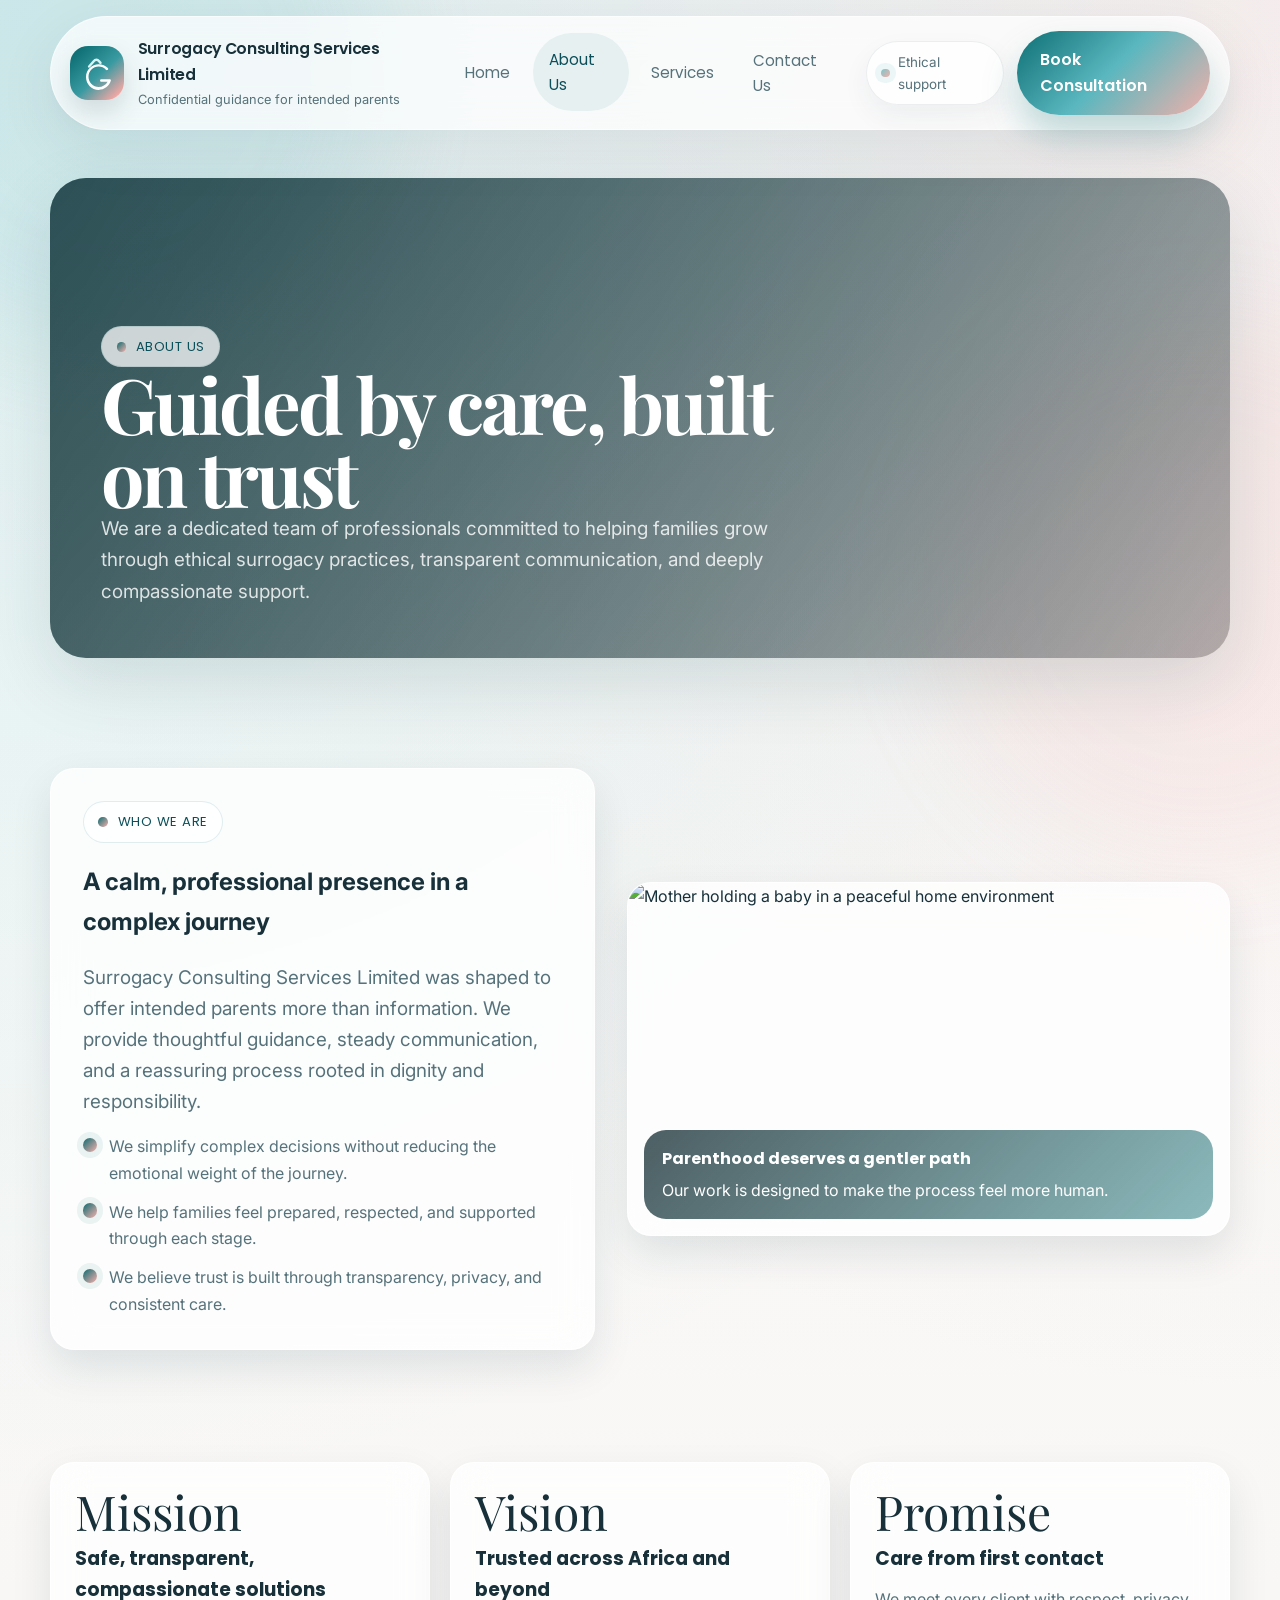
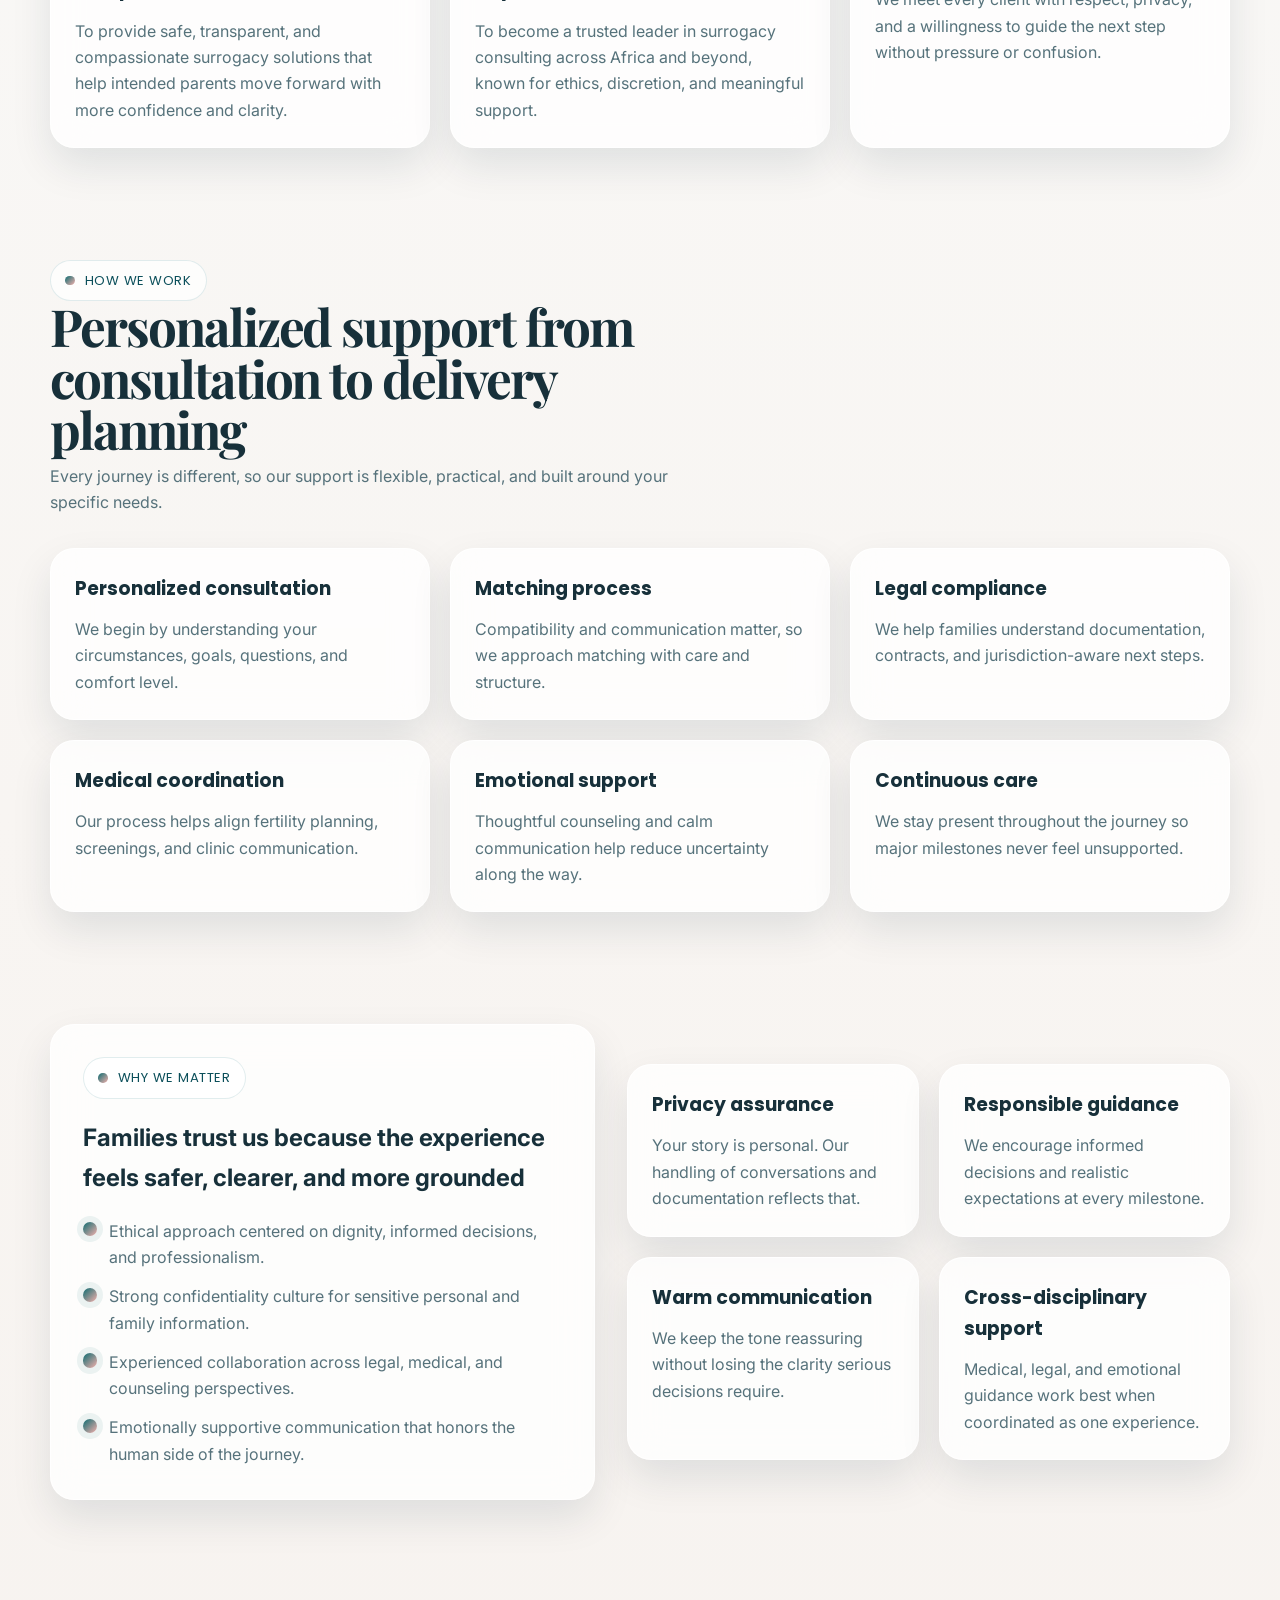
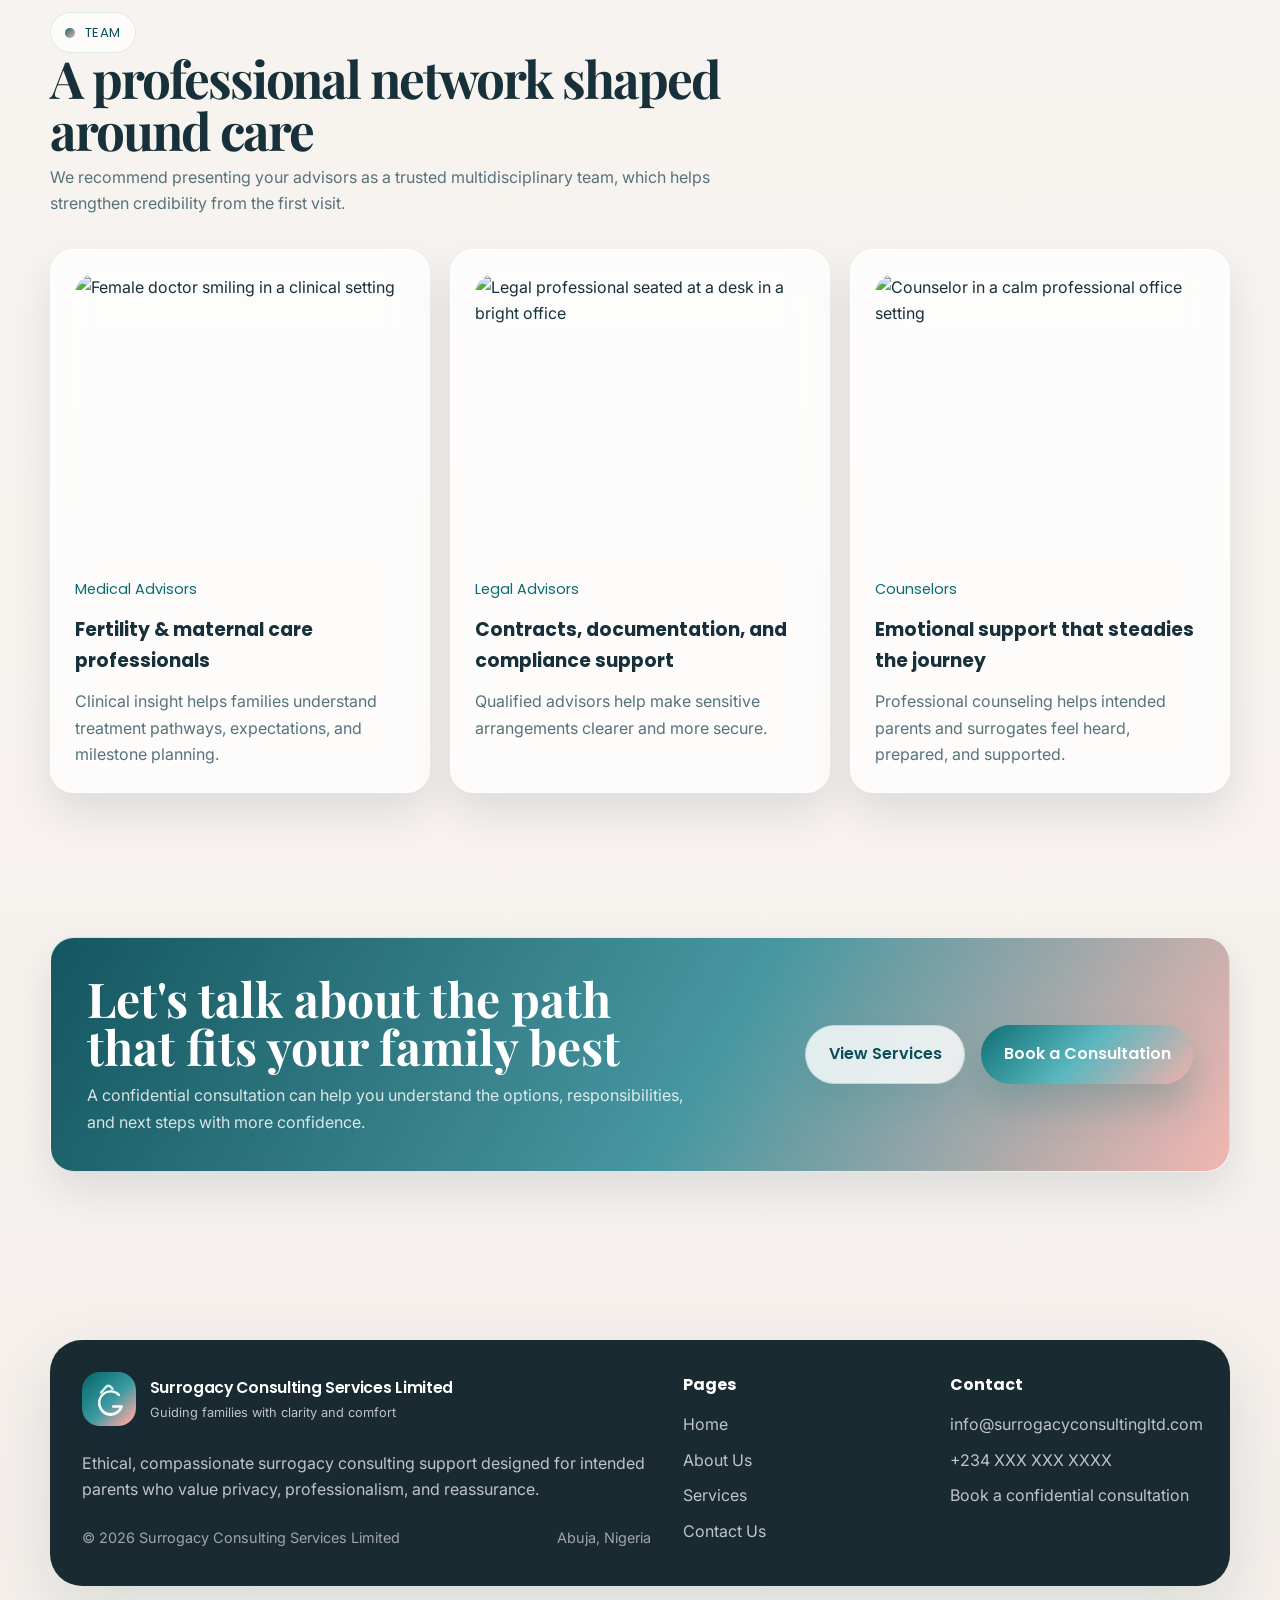
==== about-us/index.html @ fe374548 "Initial website commit" ====
<!DOCTYPE html>
<html lang="en">
<head>
  <meta charset="UTF-8">
  <meta name="viewport" content="width=device-width, initial-scale=1.0">
  <title>About Us | Surrogacy Consulting Services Limited</title>
  <meta name="description" content="Learn about the mission, vision, and compassionate team behind Surrogacy Consulting Services Limited.">
  <link rel="icon" type="image/svg+xml" href="../assets/icons/favicon.svg">
  <link rel="preconnect" href="https://fonts.googleapis.com">
  <link rel="preconnect" href="https://fonts.gstatic.com" crossorigin>
  <link href="https://fonts.googleapis.com/css2?family=Inter:wght@400;500;600;700&family=Playfair+Display:wght@600;700&family=Poppins:wght@500;600;700&display=swap" rel="stylesheet">
  <link rel="stylesheet" href="../assets/css/styles.css">
</head>
<body>
  <div class="preloader" data-preloader>
    <div class="preloader__inner">
      <div class="preloader__ring">
        <img class="preloader__logo" src="../assets/icons/logo-mark.svg" alt="Surrogacy Consulting Services Limited logo">
      </div>
      <div class="preloader__text">Compassion. Clarity. Care.</div>
    </div>
  </div>
  <div class="page-progress" data-page-progress></div>
  <div class="site-shell">
    <header class="site-header">
      <div class="container">
        <div class="site-header__inner">
          <a class="brand" href="../home/">
            <span class="brand__mark"><img src="../assets/icons/logo-mark.svg" alt="Surrogacy Consulting Services Limited"></span>
            <span class="brand__copy">
              <span class="brand__name">Surrogacy Consulting Services Limited</span>
              <span class="brand__tag">Confidential guidance for intended parents</span>
            </span>
          </a>
          <button class="nav-toggle" type="button" aria-expanded="false" aria-label="Toggle navigation" data-nav-toggle>
            <span class="nav-toggle__line"></span>
          </button>
          <nav class="site-nav" aria-label="Primary navigation" data-site-nav>
            <a class="site-nav__link" href="../home/">Home</a>
            <a class="site-nav__link" href="../about-us/">About Us</a>
            <a class="site-nav__link" href="../services/">Services</a>
            <a class="site-nav__link" href="../contact-us/">Contact Us</a>
          </nav>
          <div class="header-actions" data-header-actions>
            <div class="pill">
              <span class="pill__dot"></span>
              <span>Ethical support</span>
            </div>
            <a class="button button--primary" href="../contact-us/">Book Consultation</a>
          </div>
        </div>
      </div>
    </header>

    <main>
      <section class="page-hero">
        <div class="container">
          <div class="page-hero__panel" style="background-image: url('https://images.unsplash.com/photo-1511285560929-80b456fea0bc?auto=format&fit=crop&w=1400&q=80');">
            <div class="page-hero__content" data-reveal>
              <div class="eyebrow">About us</div>
              <h1>Guided by care, built on trust</h1>
              <p>We are a dedicated team of professionals committed to helping families grow through ethical surrogacy practices, transparent communication, and deeply compassionate support.</p>
            </div>
          </div>
        </div>
      </section>

      <section class="section section--spacious">
        <div class="container grid-2">
          <div class="story-card" data-reveal>
            <div class="eyebrow">Who we are</div>
            <h2>A calm, professional presence in a complex journey</h2>
            <p class="lede">
              Surrogacy Consulting Services Limited was shaped to offer intended parents more than information. We provide thoughtful guidance, steady communication, and a reassuring process rooted in dignity and responsibility.
            </p>
            <ul class="list">
              <li>We simplify complex decisions without reducing the emotional weight of the journey.</li>
              <li>We help families feel prepared, respected, and supported through each stage.</li>
              <li>We believe trust is built through transparency, privacy, and consistent care.</li>
            </ul>
          </div>
          <div class="media-card" data-reveal>
            <img src="https://images.unsplash.com/photo-1516589178581-6cd7833ae3b2?auto=format&fit=crop&w=1200&q=80" alt="Mother holding a baby in a peaceful home environment" loading="lazy">
            <div class="media-card__overlay">
              <strong>Parenthood deserves a gentler path</strong>
              <span>Our work is designed to make the process feel more human.</span>
            </div>
          </div>
        </div>
      </section>

      <section class="section">
        <div class="container metric-grid">
          <article class="metric-card" data-reveal>
            <div class="metric-card__value">Mission</div>
            <h3>Safe, transparent, compassionate solutions</h3>
            <p>To provide safe, transparent, and compassionate surrogacy solutions that help intended parents move forward with more confidence and clarity.</p>
          </article>
          <article class="metric-card" data-reveal>
            <div class="metric-card__value">Vision</div>
            <h3>Trusted across Africa and beyond</h3>
            <p>To become a trusted leader in surrogacy consulting across Africa and beyond, known for ethics, discretion, and meaningful support.</p>
          </article>
          <article class="metric-card" data-reveal>
            <div class="metric-card__value">Promise</div>
            <h3>Care from first contact</h3>
            <p>We meet every client with respect, privacy, and a willingness to guide the next step without pressure or confusion.</p>
          </article>
        </div>
      </section>

      <section class="section section--spacious">
        <div class="container">
          <div class="section-heading" data-reveal>
            <div class="section-heading__copy">
              <div class="eyebrow">How we work</div>
              <h2>Personalized support from consultation to delivery planning</h2>
              <p>Every journey is different, so our support is flexible, practical, and built around your specific needs.</p>
            </div>
          </div>
          <div class="trust-grid">
            <article class="trust-card" data-reveal>
              <h3>Personalized consultation</h3>
              <p>We begin by understanding your circumstances, goals, questions, and comfort level.</p>
            </article>
            <article class="trust-card" data-reveal>
              <h3>Matching process</h3>
              <p>Compatibility and communication matter, so we approach matching with care and structure.</p>
            </article>
            <article class="trust-card" data-reveal>
              <h3>Legal compliance</h3>
              <p>We help families understand documentation, contracts, and jurisdiction-aware next steps.</p>
            </article>
            <article class="trust-card" data-reveal>
              <h3>Medical coordination</h3>
              <p>Our process helps align fertility planning, screenings, and clinic communication.</p>
            </article>
            <article class="trust-card" data-reveal>
              <h3>Emotional support</h3>
              <p>Thoughtful counseling and calm communication help reduce uncertainty along the way.</p>
            </article>
            <article class="trust-card" data-reveal>
              <h3>Continuous care</h3>
              <p>We stay present throughout the journey so major milestones never feel unsupported.</p>
            </article>
          </div>
        </div>
      </section>

      <section class="section">
        <div class="container grid-2">
          <div class="story-card" data-reveal>
            <div class="eyebrow">Why we matter</div>
            <h2>Families trust us because the experience feels safer, clearer, and more grounded</h2>
            <ul class="list">
              <li>Ethical approach centered on dignity, informed decisions, and professionalism.</li>
              <li>Strong confidentiality culture for sensitive personal and family information.</li>
              <li>Experienced collaboration across legal, medical, and counseling perspectives.</li>
              <li>Emotionally supportive communication that honors the human side of the journey.</li>
            </ul>
          </div>
          <div class="split-cards">
            <article class="trust-card" data-reveal>
              <h3>Privacy assurance</h3>
              <p>Your story is personal. Our handling of conversations and documentation reflects that.</p>
            </article>
            <article class="trust-card" data-reveal>
              <h3>Responsible guidance</h3>
              <p>We encourage informed decisions and realistic expectations at every milestone.</p>
            </article>
            <article class="trust-card" data-reveal>
              <h3>Warm communication</h3>
              <p>We keep the tone reassuring without losing the clarity serious decisions require.</p>
            </article>
            <article class="trust-card" data-reveal>
              <h3>Cross-disciplinary support</h3>
              <p>Medical, legal, and emotional guidance work best when coordinated as one experience.</p>
            </article>
          </div>
        </div>
      </section>

      <section class="section section--spacious">
        <div class="container">
          <div class="section-heading" data-reveal>
            <div class="section-heading__copy">
              <div class="eyebrow">Team</div>
              <h2>A professional network shaped around care</h2>
              <p>We recommend presenting your advisors as a trusted multidisciplinary team, which helps strengthen credibility from the first visit.</p>
            </div>
          </div>
          <div class="team-grid">
            <article class="team-card" data-reveal>
              <img src="https://images.unsplash.com/photo-1559839734-2b71ea197ec2?auto=format&fit=crop&w=900&q=80" alt="Female doctor smiling in a clinical setting" loading="lazy">
              <div class="team-card__role">Medical Advisors</div>
              <h3>Fertility & maternal care professionals</h3>
              <p>Clinical insight helps families understand treatment pathways, expectations, and milestone planning.</p>
            </article>
            <article class="team-card" data-reveal>
              <img src="https://images.unsplash.com/photo-1556157382-97eda2d62296?auto=format&fit=crop&w=900&q=80" alt="Legal professional seated at a desk in a bright office" loading="lazy">
              <div class="team-card__role">Legal Advisors</div>
              <h3>Contracts, documentation, and compliance support</h3>
              <p>Qualified advisors help make sensitive arrangements clearer and more secure.</p>
            </article>
            <article class="team-card" data-reveal>
              <img src="https://images.unsplash.com/photo-1573496359142-b8d87734a5a2?auto=format&fit=crop&w=900&q=80" alt="Counselor in a calm professional office setting" loading="lazy">
              <div class="team-card__role">Counselors</div>
              <h3>Emotional support that steadies the journey</h3>
              <p>Professional counseling helps intended parents and surrogates feel heard, prepared, and supported.</p>
            </article>
          </div>
        </div>
      </section>

      <section class="section section--spacious">
        <div class="container">
          <div class="cta-banner" data-reveal>
            <div>
              <h2>Let's talk about the path that fits your family best</h2>
              <p>A confidential consultation can help you understand the options, responsibilities, and next steps with more confidence.</p>
            </div>
            <div class="cta-banner__actions">
              <a class="button button--secondary" href="../services/">View Services</a>
              <a class="button button--primary" href="../contact-us/">Book a Consultation</a>
            </div>
          </div>
        </div>
      </section>
    </main>

    <footer class="site-footer">
      <div class="container">
        <div class="site-footer__inner">
          <div>
            <a class="brand" href="../home/">
              <span class="brand__mark"><img src="../assets/icons/logo-mark.svg" alt="Surrogacy Consulting Services Limited"></span>
              <span class="brand__copy">
                <span class="brand__name">Surrogacy Consulting Services Limited</span>
                <span class="brand__tag">Guiding families with clarity and comfort</span>
              </span>
            </a>
            <p>Ethical, compassionate surrogacy consulting support designed for intended parents who value privacy, professionalism, and reassurance.</p>
            <div class="footer-bottom">
              <span>&copy; <span data-current-year></span> Surrogacy Consulting Services Limited</span>
              <span>Abuja, Nigeria</span>
            </div>
          </div>
          <div class="footer-links">
            <div>
              <h3>Pages</h3>
              <a href="../home/">Home</a>
              <a href="../about-us/">About Us</a>
              <a href="../services/">Services</a>
              <a href="../contact-us/">Contact Us</a>
            </div>
            <div>
              <h3>Contact</h3>
              <a href="mailto:info@surrogacyconsultingltd.com">info@surrogacyconsultingltd.com</a>
              <a href="tel:+2340000000000">+234 XXX XXX XXXX</a>
              <a href="../contact-us/">Book a confidential consultation</a>
            </div>
          </div>
        </div>
      </div>
    </footer>
  </div>
  <script src="../assets/js/site.js"></script>
</body>
</html>
---- assets/css/styles.css ----
:root {
  --bg: #f6f4f1;
  --surface: rgba(255, 255, 255, 0.78);
  --surface-strong: #ffffff;
  --surface-muted: #eef7f7;
  --text: #17303a;
  --text-soft: #56727b;
  --border: rgba(23, 48, 58, 0.1);
  --primary: #0c6b70;
  --primary-deep: #0b4f5a;
  --secondary: #f5b1ad;
  --secondary-deep: #dd8f8a;
  --accent: #7dc7cc;
  --gradient: linear-gradient(135deg, #0d6f74 0%, #5ab7bf 48%, #f2b0aa 100%);
  --gradient-soft: linear-gradient(135deg, rgba(13, 111, 116, 0.12), rgba(242, 176, 170, 0.18));
  --shadow-soft: 0 24px 70px rgba(12, 55, 68, 0.12);
  --shadow-card: 0 18px 40px rgba(13, 44, 56, 0.1);
  --shadow-hover: 0 28px 60px rgba(10, 46, 58, 0.16);
  --radius-xl: 32px;
  --radius-lg: 24px;
  --radius-md: 18px;
  --radius-sm: 14px;
  --max-width: 1180px;
  --header-height: 88px;
  --font-heading: "Playfair Display", Georgia, serif;
  --font-body: "Inter", "Open Sans", sans-serif;
  --font-ui: "Poppins", sans-serif;
}

*,
*::before,
*::after {
  box-sizing: border-box;
}

html {
  scroll-behavior: smooth;
}

body {
  margin: 0;
  font-family: var(--font-body);
  color: var(--text);
  background:
    radial-gradient(circle at top left, rgba(123, 201, 208, 0.24), transparent 30%),
    radial-gradient(circle at top right, rgba(245, 177, 173, 0.18), transparent 28%),
    linear-gradient(180deg, #f9fbfb 0%, #f8f5f2 50%, #f5f0ec 100%);
  line-height: 1.65;
  min-height: 100vh;
  overflow-x: hidden;
}

body.is-locked {
  overflow: hidden;
}

img {
  display: block;
  max-width: 100%;
}

a {
  color: inherit;
  text-decoration: none;
}

button,
input,
select,
textarea {
  font: inherit;
}

button {
  cursor: pointer;
  border: 0;
  background: none;
}

.page-progress {
  position: fixed;
  inset: 0 auto auto 0;
  height: 4px;
  width: 0;
  background: var(--gradient);
  z-index: 1100;
  transition: width 0.15s ease-out;
}

.preloader {
  position: fixed;
  inset: 0;
  display: grid;
  place-items: center;
  background: rgba(248, 250, 250, 0.95);
  backdrop-filter: blur(20px);
  z-index: 1200;
  transition: opacity 0.6s ease, visibility 0.6s ease;
}

.preloader.is-hidden {
  opacity: 0;
  visibility: hidden;
}

.preloader__inner {
  text-align: center;
  display: grid;
  gap: 1rem;
}

.preloader__logo {
  width: 88px;
  margin: 0 auto;
  animation: float 1.8s ease-in-out infinite;
}

.preloader__ring {
  width: 94px;
  height: 94px;
  border-radius: 50%;
  margin: 0 auto;
  border: 1px solid rgba(13, 111, 116, 0.2);
  position: relative;
}

.preloader__ring::after {
  content: "";
  position: absolute;
  inset: 6px;
  border-radius: inherit;
  border: 2px solid transparent;
  border-top-color: var(--primary);
  border-right-color: var(--secondary);
  animation: spin 1.1s linear infinite;
}

.preloader__text {
  font-family: var(--font-ui);
  color: var(--text-soft);
  letter-spacing: 0.1em;
  text-transform: uppercase;
  font-size: 0.78rem;
}

.site-shell {
  position: relative;
  isolation: isolate;
}

.site-shell::before,
.site-shell::after {
  content: "";
  position: fixed;
  width: 34rem;
  height: 34rem;
  border-radius: 50%;
  filter: blur(50px);
  opacity: 0.28;
  z-index: -2;
  pointer-events: none;
}

.site-shell::before {
  top: -12rem;
  left: -10rem;
  background: rgba(125, 199, 204, 0.6);
}

.site-shell::after {
  top: 20rem;
  right: -12rem;
  background: rgba(245, 177, 173, 0.45);
}

.orb {
  position: absolute;
  border-radius: 50%;
  filter: blur(30px);
  opacity: 0.5;
  pointer-events: none;
}

.orb--one {
  width: 15rem;
  height: 15rem;
  top: 12rem;
  right: 2rem;
  background: rgba(125, 199, 204, 0.38);
  animation: drift 12s ease-in-out infinite;
}

.orb--two {
  width: 12rem;
  height: 12rem;
  top: 38rem;
  left: -2rem;
  background: rgba(245, 177, 173, 0.3);
  animation: drift 14s ease-in-out infinite reverse;
}

.container {
  width: min(var(--max-width), calc(100% - 2rem));
  margin: 0 auto;
}

.site-header {
  position: sticky;
  top: 0;
  z-index: 1000;
  padding: 1rem 0;
}

.site-header__inner {
  display: flex;
  align-items: center;
  justify-content: space-between;
  gap: 1rem;
  min-height: var(--header-height);
  padding: 0.9rem 1.2rem;
  border: 1px solid rgba(255, 255, 255, 0.55);
  border-radius: 999px;
  background: rgba(255, 255, 255, 0.72);
  backdrop-filter: blur(18px);
  box-shadow: 0 18px 60px rgba(12, 47, 60, 0.08);
}

.brand {
  display: inline-flex;
  align-items: center;
  gap: 0.85rem;
  min-width: 0;
}

.brand__mark {
  width: 54px;
  height: 54px;
  border-radius: 18px;
  overflow: hidden;
  box-shadow: 0 12px 26px rgba(12, 47, 60, 0.15);
  flex-shrink: 0;
}

.brand__copy {
  display: grid;
  gap: 0.1rem;
  min-width: 0;
}

.brand__name {
  font-family: var(--font-ui);
  font-weight: 600;
  font-size: 0.98rem;
  letter-spacing: -0.02em;
}

.brand__tag {
  color: var(--text-soft);
  font-size: 0.8rem;
}

.nav-toggle {
  display: none;
  width: 3rem;
  height: 3rem;
  place-items: center;
  border-radius: 50%;
  background: rgba(13, 111, 116, 0.08);
  color: var(--primary-deep);
}

.nav-toggle__line,
.nav-toggle__line::before,
.nav-toggle__line::after {
  width: 1.3rem;
  height: 2px;
  border-radius: 999px;
  background: currentColor;
  display: block;
  transition: transform 0.25s ease, opacity 0.25s ease;
  content: "";
}

.nav-toggle__line::before {
  transform: translateY(-6px);
}

.nav-toggle__line::after {
  transform: translateY(4px);
}

.nav-toggle[aria-expanded="true"] .nav-toggle__line {
  transform: rotate(45deg);
}

.nav-toggle[aria-expanded="true"] .nav-toggle__line::before {
  transform: translateY(0);
  opacity: 0;
}

.nav-toggle[aria-expanded="true"] .nav-toggle__line::after {
  transform: translateY(-2px) rotate(-90deg);
}

.site-nav {
  display: flex;
  align-items: center;
  gap: 0.4rem;
}

.site-nav__link {
  padding: 0.85rem 1rem;
  border-radius: 999px;
  font-family: var(--font-ui);
  font-size: 0.95rem;
  color: var(--text-soft);
  transition: color 0.25s ease, background 0.25s ease, transform 0.25s ease;
}

.site-nav__link:hover,
.site-nav__link:focus-visible,
.site-nav__link.is-active {
  color: var(--primary-deep);
  background: rgba(13, 111, 116, 0.08);
  transform: translateY(-1px);
}

.header-actions {
  display: flex;
  align-items: center;
  gap: 0.8rem;
}

.pill {
  display: inline-flex;
  align-items: center;
  gap: 0.5rem;
  padding: 0.55rem 0.9rem;
  border-radius: 999px;
  background: rgba(255, 255, 255, 0.78);
  border: 1px solid rgba(23, 48, 58, 0.08);
  box-shadow: 0 12px 28px rgba(12, 47, 60, 0.06);
  color: var(--text-soft);
  font-size: 0.84rem;
}

.pill__dot {
  width: 0.55rem;
  height: 0.55rem;
  border-radius: 50%;
  background: linear-gradient(135deg, #7dc7cc, #f2b0aa);
  box-shadow: 0 0 0 6px rgba(125, 199, 204, 0.14);
}

.button {
  display: inline-flex;
  align-items: center;
  justify-content: center;
  gap: 0.65rem;
  padding: 0.95rem 1.4rem;
  border-radius: 999px;
  font-family: var(--font-ui);
  font-weight: 600;
  transition: transform 0.3s ease, box-shadow 0.3s ease, background 0.3s ease, border-color 0.3s ease;
}

.button:hover,
.button:focus-visible {
  transform: translateY(-2px);
}

.button:disabled,
.button[disabled] {
  opacity: 0.7;
  cursor: wait;
  transform: none;
}

.button--primary {
  background: var(--gradient);
  color: #ffffff;
  box-shadow: 0 20px 36px rgba(13, 111, 116, 0.25);
}

.button--primary:hover,
.button--primary:focus-visible {
  box-shadow: 0 22px 44px rgba(13, 111, 116, 0.3);
}

.button--secondary {
  background: rgba(255, 255, 255, 0.82);
  color: var(--primary-deep);
  border: 1px solid rgba(13, 111, 116, 0.16);
  box-shadow: 0 16px 30px rgba(13, 111, 116, 0.08);
}

.button--ghost {
  background: rgba(13, 111, 116, 0.08);
  color: var(--primary-deep);
}

.button--block {
  width: 100%;
}

main {
  padding-bottom: 5rem;
}

.hero {
  position: relative;
  padding: 2rem 0 5rem;
}

.hero__panel {
  position: relative;
  overflow: hidden;
  border-radius: calc(var(--radius-xl) + 8px);
  background:
    linear-gradient(140deg, rgba(255, 255, 255, 0.95), rgba(255, 255, 255, 0.62)),
    var(--gradient-soft);
  border: 1px solid rgba(255, 255, 255, 0.7);
  box-shadow: var(--shadow-soft);
  min-height: calc(100vh - 10rem);
  display: grid;
  grid-template-columns: 1.05fr 0.95fr;
  align-items: stretch;
}

.hero__panel::before {
  content: "";
  position: absolute;
  inset: 0;
  background:
    linear-gradient(135deg, rgba(13, 111, 116, 0.1), transparent 34%),
    linear-gradient(310deg, rgba(242, 176, 170, 0.15), transparent 36%);
  pointer-events: none;
}

.hero__content,
.hero__media {
  position: relative;
  z-index: 1;
}

.hero__content {
  padding: clamp(2rem, 3vw, 3rem);
  display: flex;
  flex-direction: column;
  justify-content: center;
  gap: 1.5rem;
}

.eyebrow {
  display: inline-flex;
  align-items: center;
  gap: 0.6rem;
  padding: 0.55rem 0.9rem;
  width: fit-content;
  border-radius: 999px;
  background: rgba(255, 255, 255, 0.75);
  border: 1px solid rgba(13, 111, 116, 0.12);
  color: var(--primary-deep);
  font-family: var(--font-ui);
  font-size: 0.82rem;
  letter-spacing: 0.04em;
  text-transform: uppercase;
}

.eyebrow::before {
  content: "";
  width: 0.6rem;
  height: 0.6rem;
  border-radius: 50%;
  background: linear-gradient(135deg, var(--primary), var(--secondary));
}

.hero h1,
.page-hero h1 {
  margin: 0;
  font-family: var(--font-heading);
  font-size: clamp(2.8rem, 6vw, 5.4rem);
  line-height: 0.95;
  letter-spacing: -0.04em;
}

.hero p,
.page-hero p,
.lede {
  margin: 0;
  color: var(--text-soft);
  font-size: clamp(1rem, 1.5vw, 1.18rem);
  max-width: 42rem;
}

.hero__actions {
  display: flex;
  flex-wrap: wrap;
  gap: 1rem;
}

.hero__highlights {
  display: grid;
  grid-template-columns: repeat(3, minmax(0, 1fr));
  gap: 1rem;
}

.hero__highlight {
  padding: 1rem 1.1rem;
  border-radius: 22px;
  background: rgba(255, 255, 255, 0.68);
  border: 1px solid rgba(255, 255, 255, 0.72);
  box-shadow: 0 16px 40px rgba(12, 47, 60, 0.08);
}

.hero__highlight strong {
  display: block;
  font-family: var(--font-ui);
  font-size: 1rem;
  margin-bottom: 0.35rem;
}

.hero__highlight span {
  display: block;
  color: var(--text-soft);
  font-size: 0.92rem;
}

.hero__media {
  min-height: 28rem;
  padding: 1.5rem;
}

.hero-card {
  position: absolute;
  z-index: 2;
  width: min(17rem, 45%);
  padding: 1rem;
  border-radius: 24px;
  background: rgba(255, 255, 255, 0.72);
  border: 1px solid rgba(255, 255, 255, 0.75);
  backdrop-filter: blur(18px);
  box-shadow: 0 20px 34px rgba(12, 47, 60, 0.11);
}

.hero-card--top {
  top: 2rem;
  left: 1rem;
}

.hero-card--bottom {
  right: 1rem;
  bottom: 2rem;
}

.hero-card__label {
  color: var(--text-soft);
  text-transform: uppercase;
  letter-spacing: 0.08em;
  font-size: 0.74rem;
  margin-bottom: 0.5rem;
}

.hero-card__title {
  font-family: var(--font-ui);
  font-weight: 600;
  margin-bottom: 0.4rem;
}

.hero-card__text {
  color: var(--text-soft);
  font-size: 0.92rem;
  margin: 0;
}

.hero-visual {
  position: relative;
  height: 100%;
  border-radius: calc(var(--radius-xl) - 4px);
  overflow: hidden;
  min-height: 34rem;
}

.hero-visual::before {
  content: "";
  position: absolute;
  inset: 0;
  background:
    linear-gradient(180deg, rgba(8, 33, 38, 0.1), rgba(8, 33, 38, 0.24)),
    linear-gradient(140deg, rgba(13, 111, 116, 0.16), rgba(242, 176, 170, 0.18));
  z-index: 1;
}

.hero-visual img {
  width: 100%;
  height: 100%;
  object-fit: cover;
  transform: scale(1.05);
}

.hero-visual__badge {
  position: absolute;
  left: 1.25rem;
  bottom: 1.25rem;
  z-index: 2;
  display: flex;
  align-items: center;
  gap: 0.8rem;
  padding: 1rem 1.15rem;
  border-radius: 22px;
  color: #ffffff;
  background: rgba(12, 33, 39, 0.35);
  border: 1px solid rgba(255, 255, 255, 0.18);
  backdrop-filter: blur(18px);
}

.hero-visual__badge strong {
  display: block;
  font-family: var(--font-ui);
  font-size: 1rem;
}

.hero-visual__badge span {
  font-size: 0.85rem;
  opacity: 0.88;
}

.section {
  padding: 2.5rem 0;
}

.section--spacious {
  padding: 4.5rem 0;
}

.section-heading {
  display: flex;
  align-items: end;
  justify-content: space-between;
  gap: 1rem;
  margin-bottom: 2rem;
}

.section-heading__copy {
  max-width: 42rem;
}

.section-heading h2 {
  margin: 0 0 0.5rem;
  font-family: var(--font-heading);
  font-size: clamp(2rem, 4vw, 3.4rem);
  line-height: 1;
  letter-spacing: -0.04em;
}

.section-heading p {
  margin: 0;
  color: var(--text-soft);
}

.grid-2 {
  display: grid;
  grid-template-columns: 0.95fr 1.05fr;
  gap: 2rem;
  align-items: center;
}

.media-card,
.glass-card,
.trust-card,
.service-card,
.team-card,
.metric-card,
.contact-card,
.testimonial-card,
.faq-card,
.cta-banner,
.story-card {
  position: relative;
  overflow: hidden;
  border-radius: var(--radius-lg);
  background: var(--surface);
  border: 1px solid rgba(255, 255, 255, 0.8);
  box-shadow: var(--shadow-card);
  backdrop-filter: blur(18px);
}

.media-card img {
  width: 100%;
  height: 100%;
  min-height: 22rem;
  object-fit: cover;
}

.media-card__overlay {
  position: absolute;
  inset: auto 1rem 1rem 1rem;
  padding: 1rem 1.1rem;
  border-radius: 22px;
  color: #ffffff;
  background: linear-gradient(135deg, rgba(8, 33, 39, 0.72), rgba(13, 111, 116, 0.48));
  backdrop-filter: blur(16px);
}

.media-card__overlay strong {
  display: block;
  font-family: var(--font-ui);
  margin-bottom: 0.25rem;
}

.story-card {
  padding: 2rem;
}

.story-card h3,
.trust-card h3,
.contact-card h3,
.faq-card h3,
.team-card h3,
.service-card h3,
.metric-card h3 {
  margin: 0 0 0.75rem;
  font-family: var(--font-ui);
  font-size: 1.18rem;
}

.story-card p,
.trust-card p,
.service-card p,
.team-card p,
.metric-card p,
.contact-card p {
  margin: 0;
  color: var(--text-soft);
}

.inline-link {
  display: inline-flex;
  align-items: center;
  gap: 0.5rem;
  margin-top: 1.3rem;
  color: var(--primary-deep);
  font-family: var(--font-ui);
  font-weight: 600;
}

.inline-link::after {
  content: "->";
  transition: transform 0.25s ease;
}

.inline-link:hover::after,
.inline-link:focus-visible::after {
  transform: translateX(4px);
}

.service-grid,
.trust-grid,
.team-grid,
.metric-grid,
.contact-grid {
  display: grid;
  grid-template-columns: repeat(3, minmax(0, 1fr));
  gap: 1.25rem;
}

.service-card,
.trust-card,
.team-card,
.metric-card,
.contact-card {
  padding: 1.5rem;
  transition: transform 0.3s ease, box-shadow 0.3s ease;
}

.service-card:hover,
.trust-card:hover,
.team-card:hover,
.metric-card:hover,
.contact-card:hover {
  transform: translateY(-6px);
  box-shadow: var(--shadow-hover);
}

.service-card__icon {
  width: 3rem;
  height: 3rem;
  display: grid;
  place-items: center;
  border-radius: 18px;
  margin-bottom: 1rem;
  background: linear-gradient(135deg, rgba(13, 111, 116, 0.14), rgba(242, 176, 170, 0.2));
  color: var(--primary-deep);
}

.service-card__icon svg {
  width: 1.55rem;
  height: 1.55rem;
}

.service-card__meta {
  display: flex;
  align-items: center;
  gap: 0.65rem;
  color: var(--text-soft);
  font-size: 0.9rem;
  margin: 1rem 0 1.2rem;
  flex-wrap: wrap;
}

.service-card__meta span {
  display: inline-flex;
  align-items: center;
  gap: 0.45rem;
}

.service-card__meta span::before {
  content: "";
  width: 0.38rem;
  height: 0.38rem;
  border-radius: 50%;
  background: var(--accent);
}

.service-card__actions {
  display: flex;
  align-items: center;
  justify-content: space-between;
  gap: 1rem;
  flex-wrap: wrap;
}

.process {
  position: relative;
  padding: 2rem;
  border-radius: var(--radius-xl);
  background:
    linear-gradient(180deg, rgba(255, 255, 255, 0.9), rgba(255, 255, 255, 0.72)),
    var(--gradient-soft);
  border: 1px solid rgba(255, 255, 255, 0.76);
  box-shadow: var(--shadow-card);
}

.process::before {
  content: "";
  position: absolute;
  inset: 3rem 3rem auto 3rem;
  height: 1px;
  background: linear-gradient(90deg, rgba(13, 111, 116, 0.18), rgba(242, 176, 170, 0.34));
}

.process-grid {
  display: grid;
  grid-template-columns: repeat(6, minmax(0, 1fr));
  gap: 1rem;
}

.process-step {
  position: relative;
  padding-top: 1.1rem;
}

.process-step::before {
  content: attr(data-step);
  display: grid;
  place-items: center;
  width: 3.15rem;
  height: 3.15rem;
  margin-bottom: 1.1rem;
  border-radius: 50%;
  background: var(--gradient);
  color: #ffffff;
  font-family: var(--font-ui);
  font-weight: 600;
  box-shadow: 0 16px 34px rgba(13, 111, 116, 0.22);
}

.process-step h3 {
  margin: 0 0 0.5rem;
  font-family: var(--font-ui);
  font-size: 1.02rem;
}

.process-step p {
  margin: 0;
  color: var(--text-soft);
  font-size: 0.92rem;
}

.testimonial-shell {
  position: relative;
}

.testimonial-slider {
  overflow: hidden;
}

.testimonial-track {
  display: grid;
  grid-auto-flow: column;
  grid-auto-columns: minmax(100%, 1fr);
  transition: transform 0.55s cubic-bezier(0.22, 1, 0.36, 1);
}

.testimonial-card {
  padding: 2rem;
}

.testimonial-card__quote {
  font-family: var(--font-heading);
  font-size: clamp(1.5rem, 3vw, 2.15rem);
  line-height: 1.15;
  margin: 0 0 1.5rem;
}

.testimonial-card__author {
  display: flex;
  align-items: center;
  justify-content: space-between;
  gap: 1rem;
  color: var(--text-soft);
}

.testimonial-card__name {
  color: var(--text);
  font-family: var(--font-ui);
  font-weight: 600;
}

.testimonial-controls {
  display: flex;
  align-items: center;
  gap: 0.75rem;
  margin-top: 1.2rem;
}

.slider-button {
  width: 3rem;
  height: 3rem;
  display: grid;
  place-items: center;
  border-radius: 50%;
  background: rgba(255, 255, 255, 0.8);
  border: 1px solid rgba(13, 111, 116, 0.12);
  box-shadow: 0 12px 26px rgba(12, 47, 60, 0.08);
  color: var(--primary-deep);
}

.slider-dots {
  display: flex;
  gap: 0.5rem;
}

.slider-dot {
  width: 0.7rem;
  height: 0.7rem;
  border-radius: 999px;
  background: rgba(13, 111, 116, 0.18);
  transition: width 0.3s ease, background 0.3s ease;
}

.slider-dot.is-active {
  width: 1.8rem;
  background: var(--gradient);
}

.cta-banner {
  display: grid;
  grid-template-columns: 1.15fr 0.85fr;
  align-items: center;
  gap: 2rem;
  padding: 2.25rem;
  background:
    linear-gradient(120deg, rgba(11, 79, 90, 0.96), rgba(52, 141, 151, 0.9) 56%, rgba(242, 176, 170, 0.9));
  color: #ffffff;
}

.cta-banner h2 {
  margin: 0 0 0.8rem;
  font-family: var(--font-heading);
  font-size: clamp(2rem, 4vw, 3rem);
  line-height: 1;
}

.cta-banner p {
  margin: 0;
  max-width: 38rem;
  color: rgba(255, 255, 255, 0.82);
}

.cta-banner__actions {
  display: flex;
  justify-content: flex-end;
  gap: 1rem;
  flex-wrap: wrap;
}

.page-hero {
  padding: 2rem 0 2.4rem;
}

.page-hero__panel {
  position: relative;
  overflow: hidden;
  border-radius: calc(var(--radius-xl) + 4px);
  padding: clamp(2rem, 4vw, 3.5rem);
  min-height: 30rem;
  display: grid;
  align-items: end;
  background-position: center;
  background-size: cover;
  box-shadow: var(--shadow-soft);
}

.page-hero__panel::before {
  content: "";
  position: absolute;
  inset: 0;
  background:
    linear-gradient(120deg, rgba(8, 33, 39, 0.68), rgba(8, 33, 39, 0.28)),
    linear-gradient(135deg, rgba(13, 111, 116, 0.45), rgba(242, 176, 170, 0.2));
}

.page-hero__content {
  position: relative;
  z-index: 1;
  color: #ffffff;
  max-width: 44rem;
}

.page-hero__content p {
  color: rgba(255, 255, 255, 0.82);
}

.metric-card {
  min-height: 100%;
}

.metric-card__value {
  font-family: var(--font-heading);
  font-size: clamp(2rem, 4vw, 3rem);
  line-height: 1;
  margin-bottom: 0.5rem;
}

.list {
  list-style: none;
  padding: 0;
  margin: 1rem 0 0;
  display: grid;
  gap: 0.8rem;
}

.list li {
  display: flex;
  align-items: start;
  gap: 0.75rem;
  color: var(--text-soft);
}

.list li::before {
  content: "";
  width: 0.9rem;
  height: 0.9rem;
  margin-top: 0.28rem;
  border-radius: 50%;
  background: linear-gradient(135deg, var(--primary), var(--secondary));
  box-shadow: 0 0 0 6px rgba(13, 111, 116, 0.08);
  flex-shrink: 0;
}

.team-card img {
  width: 100%;
  height: 18rem;
  object-fit: cover;
  border-radius: 20px;
  margin-bottom: 1rem;
}

.team-card__role {
  color: var(--primary);
  font-family: var(--font-ui);
  font-size: 0.9rem;
  margin-bottom: 0.8rem;
}

.faq-shell {
  display: grid;
  gap: 1rem;
}

.faq-card {
  padding: 1.2rem 1.3rem;
}

.faq-card button {
  width: 100%;
  display: flex;
  align-items: center;
  justify-content: space-between;
  gap: 1rem;
  padding: 0;
  text-align: left;
  color: var(--text);
  font-family: var(--font-ui);
  font-size: 1rem;
  font-weight: 600;
}

.faq-card button span:last-child {
  width: 2rem;
  height: 2rem;
  display: grid;
  place-items: center;
  border-radius: 50%;
  background: rgba(13, 111, 116, 0.08);
  color: var(--primary);
  flex-shrink: 0;
}

.faq-card__answer {
  max-height: 0;
  overflow: hidden;
  color: var(--text-soft);
  transition: max-height 0.35s ease, padding-top 0.35s ease;
}

.faq-card.is-open .faq-card__answer {
  max-height: 10rem;
  padding-top: 0.85rem;
}

.split-cards {
  display: grid;
  grid-template-columns: repeat(2, minmax(0, 1fr));
  gap: 1.25rem;
}

.contact-card__icon {
  width: 3rem;
  height: 3rem;
  display: grid;
  place-items: center;
  border-radius: 16px;
  margin-bottom: 1rem;
  background: rgba(13, 111, 116, 0.08);
  color: var(--primary-deep);
}

.contact-card__icon svg {
  width: 1.45rem;
  height: 1.45rem;
}

.contact-form {
  padding: 1.7rem;
}

.form-grid {
  display: grid;
  grid-template-columns: repeat(2, minmax(0, 1fr));
  gap: 1rem;
}

.field {
  display: grid;
  gap: 0.5rem;
}

.field--full {
  grid-column: 1 / -1;
}

.field label {
  font-family: var(--font-ui);
  font-size: 0.93rem;
  color: var(--text);
}

.field input,
.field select,
.field textarea {
  width: 100%;
  padding: 0.95rem 1rem;
  border-radius: 16px;
  border: 1px solid rgba(23, 48, 58, 0.12);
  background: rgba(255, 255, 255, 0.9);
  color: var(--text);
  transition: border-color 0.25s ease, box-shadow 0.25s ease, transform 0.25s ease;
}

.field input:focus,
.field select:focus,
.field textarea:focus {
  outline: none;
  border-color: rgba(13, 111, 116, 0.45);
  box-shadow: 0 0 0 4px rgba(13, 111, 116, 0.1);
}

.field textarea {
  min-height: 9rem;
  resize: vertical;
}

.form-note,
.privacy-note {
  color: var(--text-soft);
  font-size: 0.92rem;
}

.form-status {
  min-height: 1.5rem;
  margin-top: 0.7rem;
  color: var(--primary-deep);
  font-family: var(--font-ui);
  font-size: 0.94rem;
}

.map-frame {
  width: 100%;
  min-height: 23rem;
  border: 0;
  border-radius: var(--radius-lg);
  box-shadow: var(--shadow-card);
}

.site-footer {
  padding: 1rem 0 2rem;
}

.site-footer__inner {
  display: grid;
  grid-template-columns: 1.05fr 0.95fr;
  gap: 2rem;
  padding: 2rem;
  border-radius: var(--radius-xl);
  background: rgba(16, 34, 41, 0.96);
  color: rgba(255, 255, 255, 0.82);
  box-shadow: var(--shadow-soft);
}

.site-footer__inner .brand__name,
.site-footer__inner h3 {
  color: #ffffff;
}

.site-footer__inner .brand__tag,
.site-footer__inner p,
.site-footer__inner a {
  color: rgba(255, 255, 255, 0.72);
}

.footer-links {
  display: grid;
  grid-template-columns: repeat(2, minmax(0, 1fr));
  gap: 1.2rem;
}

.footer-links h3 {
  margin: 0 0 0.75rem;
  font-family: var(--font-ui);
  font-size: 1rem;
}

.footer-links a {
  display: block;
  margin-bottom: 0.6rem;
}

.footer-bottom {
  display: flex;
  justify-content: space-between;
  gap: 1rem;
  margin-top: 1.5rem;
  color: rgba(255, 255, 255, 0.58);
  font-size: 0.9rem;
}

.modal {
  position: fixed;
  inset: 0;
  display: grid;
  place-items: center;
  padding: 1rem;
  background: rgba(6, 22, 28, 0.55);
  backdrop-filter: blur(12px);
  opacity: 0;
  visibility: hidden;
  transition: opacity 0.3s ease, visibility 0.3s ease;
  z-index: 1150;
}

.modal.is-open {
  opacity: 1;
  visibility: visible;
}

.modal__dialog {
  width: min(920px, 100%);
  max-height: 92vh;
  overflow: auto;
  border-radius: calc(var(--radius-xl) + 4px);
  background: rgba(255, 255, 255, 0.96);
  border: 1px solid rgba(255, 255, 255, 0.8);
  box-shadow: 0 34px 80px rgba(4, 20, 26, 0.28);
  transform: translateY(20px) scale(0.98);
  transition: transform 0.3s ease;
}

.modal.is-open .modal__dialog {
  transform: translateY(0) scale(1);
}

.modal__header {
  position: relative;
  min-height: 19rem;
  padding: 2rem;
  display: flex;
  align-items: end;
  color: #ffffff;
  background-position: center;
  background-size: cover;
}

.modal__header::before {
  content: "";
  position: absolute;
  inset: 0;
  background:
    linear-gradient(180deg, rgba(8, 33, 39, 0.22), rgba(8, 33, 39, 0.72)),
    linear-gradient(135deg, rgba(13, 111, 116, 0.25), rgba(242, 176, 170, 0.22));
}

.modal__header-content {
  position: relative;
  z-index: 1;
}

.modal__header h2 {
  margin: 0 0 0.65rem;
  font-family: var(--font-heading);
  font-size: clamp(2rem, 4vw, 3rem);
  line-height: 0.98;
}

.modal__header p {
  margin: 0;
  max-width: 34rem;
  color: rgba(255, 255, 255, 0.84);
}

.modal__close {
  position: absolute;
  top: 1rem;
  right: 1rem;
  z-index: 2;
  width: 3rem;
  height: 3rem;
  display: grid;
  place-items: center;
  border-radius: 50%;
  background: rgba(255, 255, 255, 0.18);
  border: 1px solid rgba(255, 255, 255, 0.18);
  color: #ffffff;
}

.modal__body {
  padding: 2rem;
}

.modal__body-grid {
  display: grid;
  grid-template-columns: 1.05fr 0.95fr;
  gap: 1.4rem;
}

.modal__section {
  padding: 1.3rem;
  border-radius: 24px;
  background: rgba(13, 111, 116, 0.05);
}

.modal__section h3 {
  margin: 0 0 0.8rem;
  font-family: var(--font-ui);
  font-size: 1rem;
}

.modal__section p {
  margin: 0;
  color: var(--text-soft);
}

.modal__steps {
  list-style: none;
  margin: 0;
  padding: 0;
  display: grid;
  gap: 0.9rem;
}

.modal__steps li {
  display: grid;
  grid-template-columns: auto 1fr;
  gap: 0.85rem;
  align-items: start;
}

.modal__steps li strong {
  width: 2rem;
  height: 2rem;
  display: grid;
  place-items: center;
  border-radius: 50%;
  background: var(--gradient);
  color: #ffffff;
  font-family: var(--font-ui);
  font-size: 0.9rem;
}

.modal__steps li span {
  color: var(--text-soft);
}

[data-reveal] {
  opacity: 0;
  transform: translateY(24px);
  transition: opacity 0.8s ease, transform 0.8s ease;
  transition-delay: calc(var(--reveal-delay, 0) * 120ms);
}

[data-reveal].is-visible {
  opacity: 1;
  transform: translateY(0);
}

.visually-hidden {
  position: absolute;
  width: 1px;
  height: 1px;
  padding: 0;
  margin: -1px;
  overflow: hidden;
  clip: rect(0, 0, 0, 0);
  white-space: nowrap;
  border: 0;
}

@keyframes spin {
  to {
    transform: rotate(360deg);
  }
}

@keyframes float {
  0%,
  100% {
    transform: translateY(0);
  }
  50% {
    transform: translateY(-8px);
  }
}

@keyframes drift {
  0%,
  100% {
    transform: translate3d(0, 0, 0);
  }
  50% {
    transform: translate3d(0, -18px, 0) scale(1.06);
  }
}

@media (max-width: 1080px) {
  .hero__panel,
  .grid-2,
  .cta-banner,
  .site-footer__inner,
  .modal__body-grid {
    grid-template-columns: 1fr;
  }

  .hero__panel {
    min-height: auto;
  }

  .hero__media {
    min-height: 32rem;
  }

  .process-grid {
    grid-template-columns: repeat(3, minmax(0, 1fr));
  }

  .service-grid,
  .trust-grid,
  .team-grid,
  .metric-grid,
  .contact-grid {
    grid-template-columns: repeat(2, minmax(0, 1fr));
  }

  .cta-banner__actions {
    justify-content: flex-start;
  }
}

@media (max-width: 860px) {
  .site-header__inner {
    border-radius: 30px;
    padding: 1rem;
    align-items: flex-start;
    flex-wrap: wrap;
  }

  .nav-toggle {
    display: grid;
  }

  .site-nav {
    width: 100%;
    flex-direction: column;
    align-items: stretch;
    padding-top: 0.4rem;
    max-height: 0;
    overflow: hidden;
    transition: max-height 0.35s ease;
  }

  .site-nav.is-open {
    max-height: 24rem;
  }

  .site-nav__link,
  .header-actions .button,
  .header-actions .pill {
    justify-content: center;
  }

  .header-actions {
    width: 100%;
    flex-direction: column;
    align-items: stretch;
    max-height: 0;
    overflow: hidden;
    transition: max-height 0.35s ease;
  }

  .header-actions.is-open {
    max-height: 14rem;
  }

  .hero {
    padding-top: 1rem;
  }

  .hero__content,
  .page-hero__panel,
  .story-card,
  .contact-form,
  .testimonial-card,
  .modal__body {
    padding: 1.5rem;
  }

  .hero__highlights,
  .process-grid,
  .form-grid,
  .split-cards,
  .footer-links {
    grid-template-columns: 1fr;
  }

  .hero-card {
    position: static;
    width: 100%;
    margin-top: 1rem;
  }

  .hero__media {
    padding-top: 0;
  }

  .service-grid,
  .trust-grid,
  .team-grid,
  .metric-grid,
  .contact-grid {
    grid-template-columns: 1fr;
  }

  .footer-bottom {
    flex-direction: column;
  }
}

@media (max-width: 560px) {
  .container {
    width: min(var(--max-width), calc(100% - 1.2rem));
  }

  .brand__copy {
    display: none;
  }

  .hero h1,
  .page-hero h1 {
    font-size: clamp(2.35rem, 12vw, 3.6rem);
  }

  .hero-visual,
  .page-hero__panel {
    min-height: 24rem;
  }

  .hero-visual__badge,
  .media-card__overlay {
    inset: auto 0.8rem 0.8rem 0.8rem;
  }

  .cta-banner,
  .process {
    padding: 1.4rem;
  }
}

@media (prefers-reduced-motion: reduce) {
  html {
    scroll-behavior: auto;
  }

  *,
  *::before,
  *::after {
    animation: none !important;
    transition: none !important;
  }
}
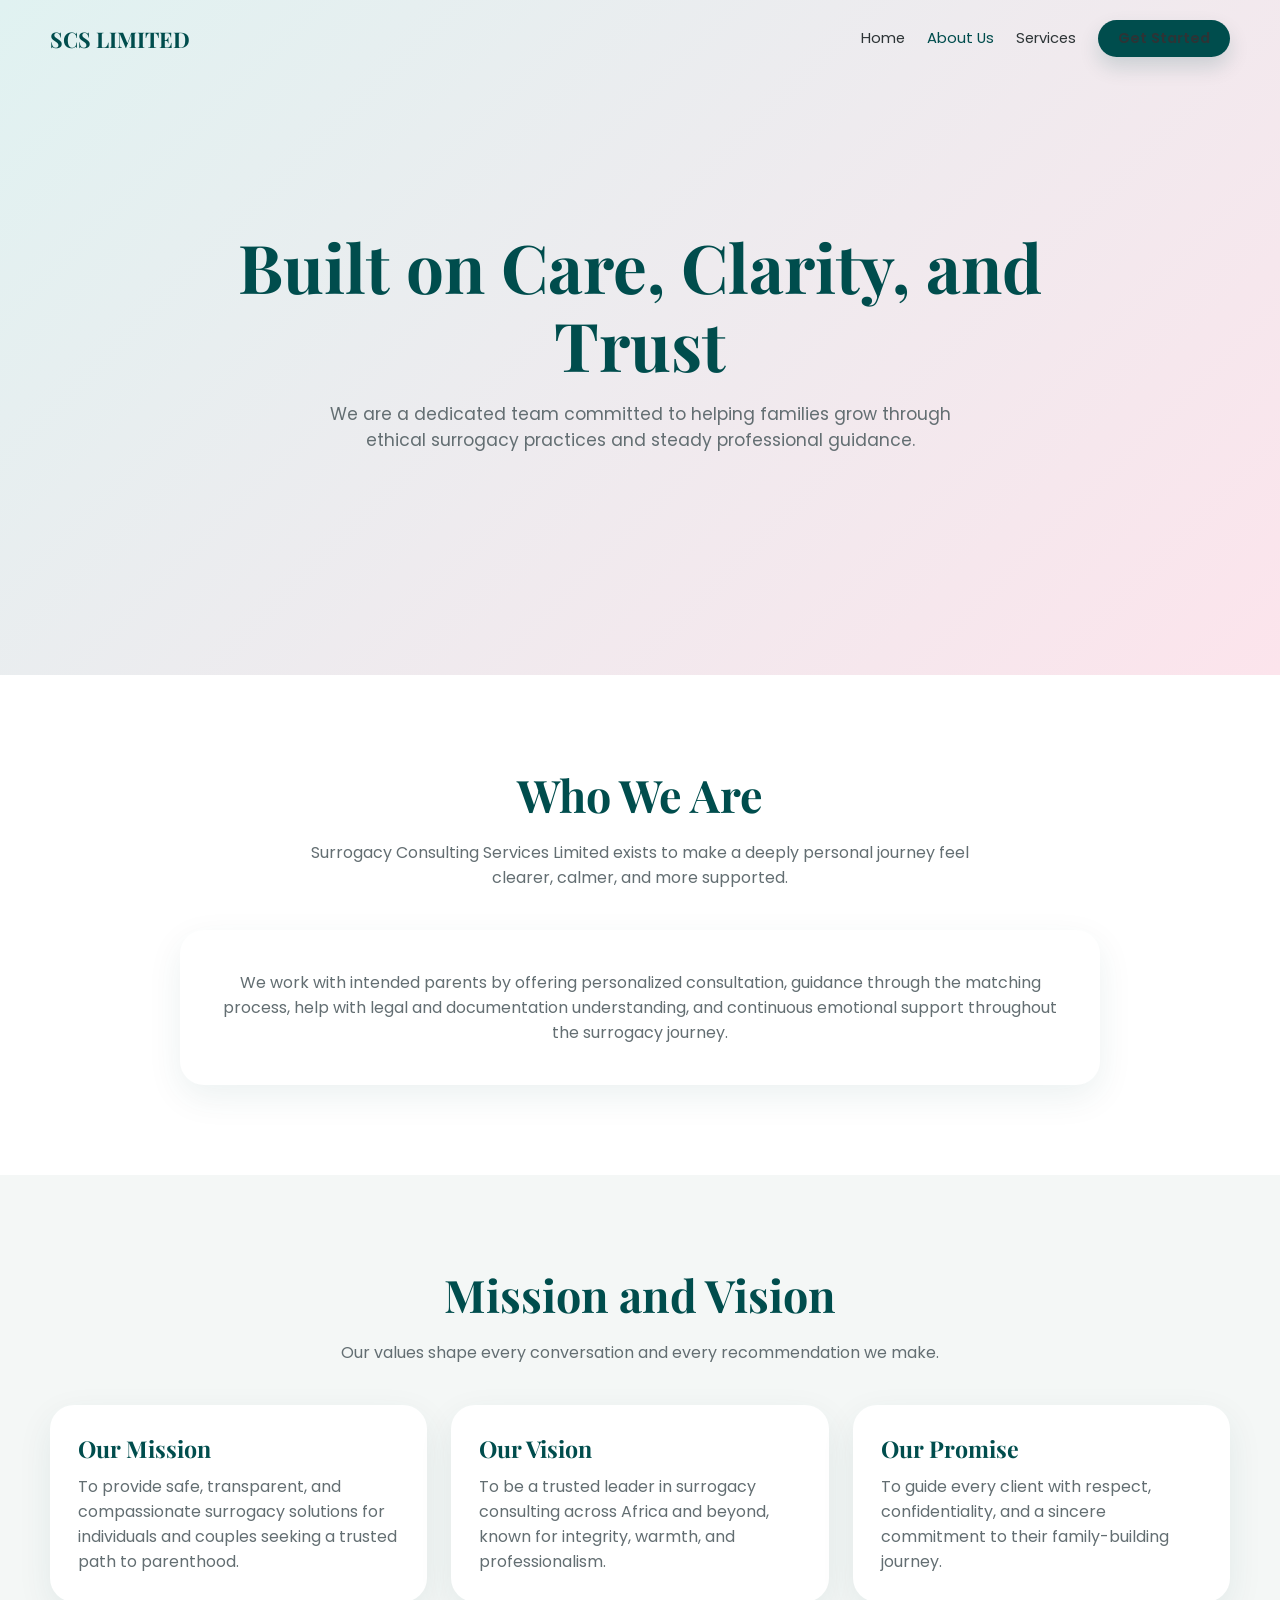
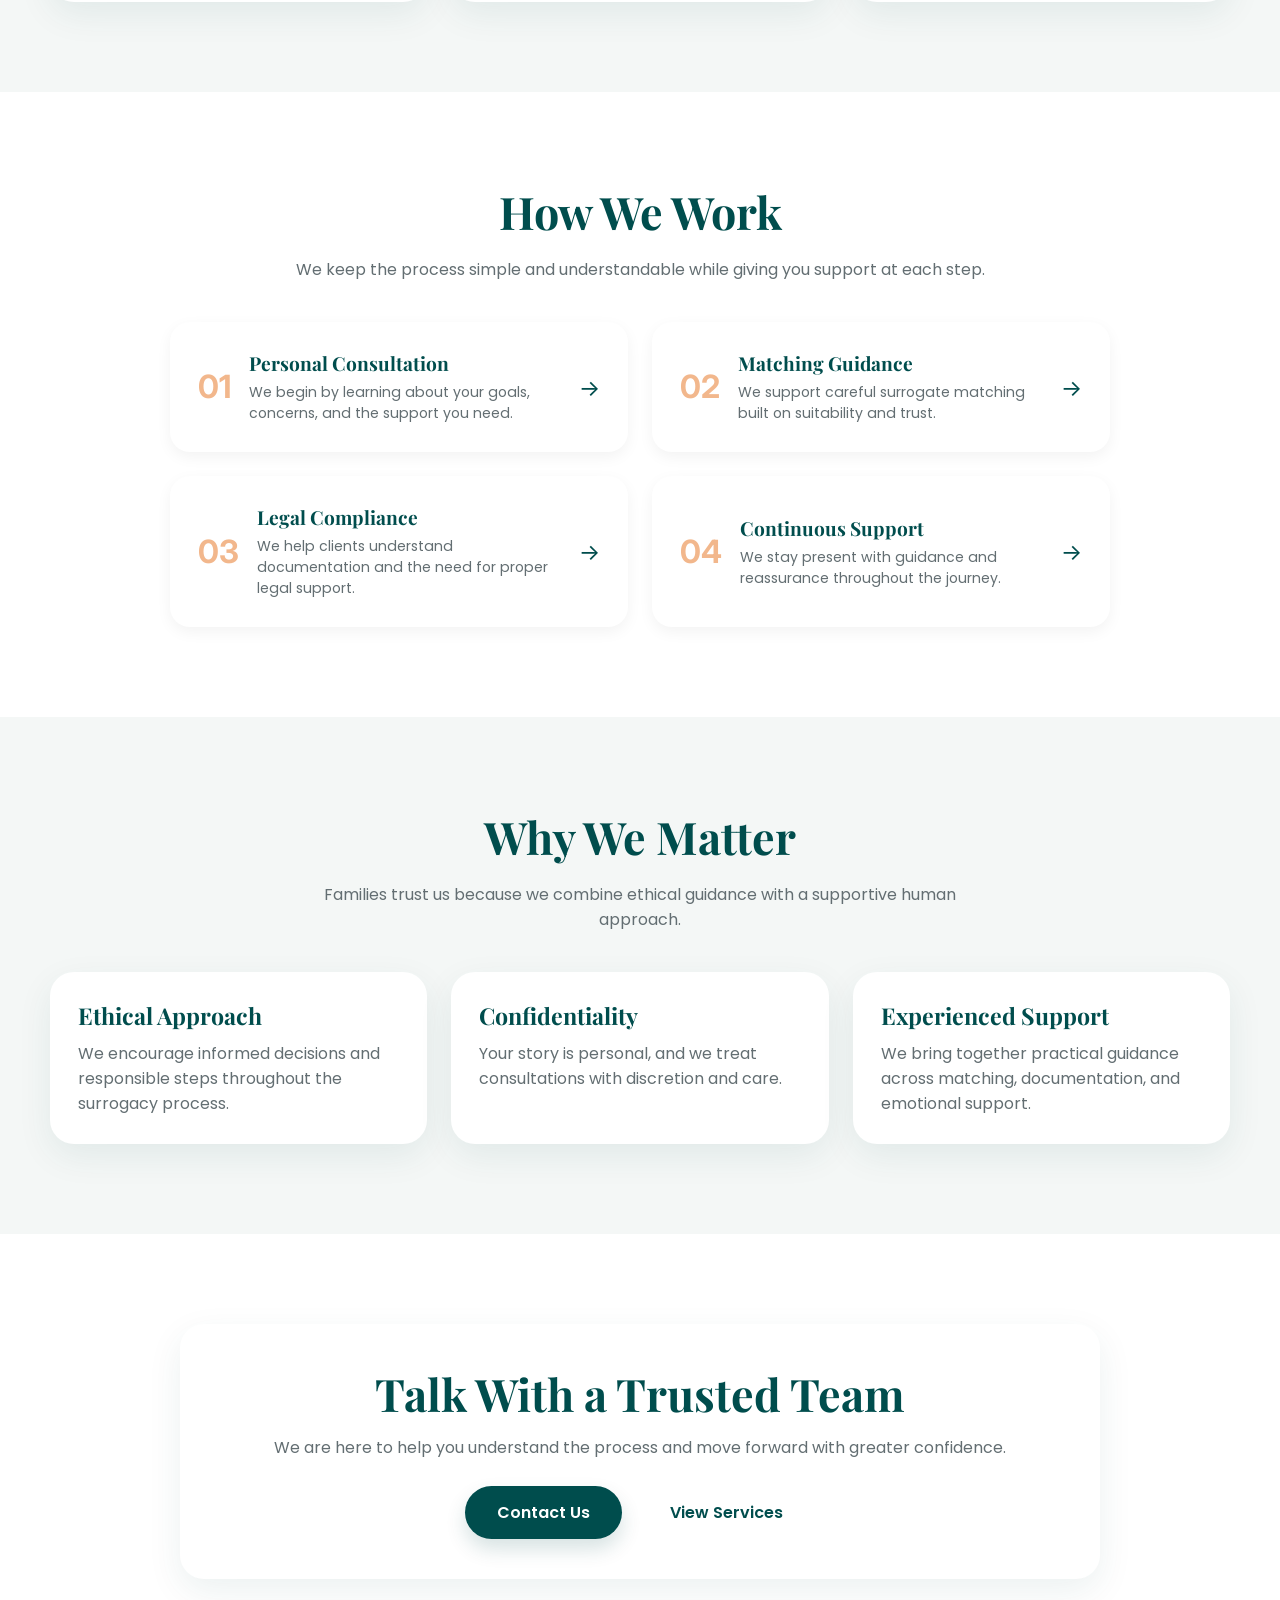
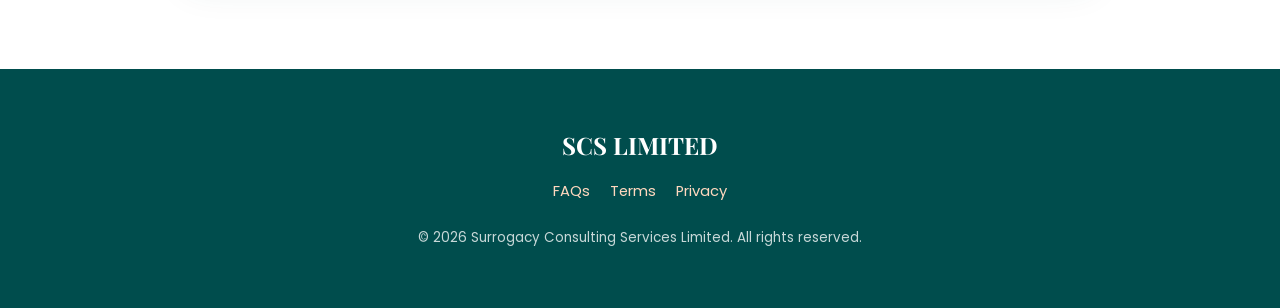
==== commit 5bc5e90b: "Simplify site design across all pages" ====
--- a/about-us/index.html
+++ b/about-us/index.html
@@ -4,266 +4,159 @@
   <meta charset="UTF-8">
   <meta name="viewport" content="width=device-width, initial-scale=1.0">
   <title>About Us | Surrogacy Consulting Services Limited</title>
-  <meta name="description" content="Learn about the mission, vision, and compassionate team behind Surrogacy Consulting Services Limited.">
+  <meta name="description" content="Learn about the mission, vision, and compassionate approach behind Surrogacy Consulting Services Limited.">
   <link rel="icon" type="image/svg+xml" href="../assets/icons/favicon.svg">
   <link rel="preconnect" href="https://fonts.googleapis.com">
   <link rel="preconnect" href="https://fonts.gstatic.com" crossorigin>
-  <link href="https://fonts.googleapis.com/css2?family=Inter:wght@400;500;600;700&family=Playfair+Display:wght@600;700&family=Poppins:wght@500;600;700&display=swap" rel="stylesheet">
-  <link rel="stylesheet" href="../assets/css/styles.css">
+  <link href="https://fonts.googleapis.com/css2?family=Playfair+Display:wght@400;700&family=Poppins:wght@300;400;600&family=Inter:wght@300;400;600&display=swap" rel="stylesheet">
+  <link rel="stylesheet" href="../assets/css/simple-site.css">
 </head>
 <body>
-  <div class="preloader" data-preloader>
-    <div class="preloader__inner">
-      <div class="preloader__ring">
-        <img class="preloader__logo" src="../assets/icons/logo-mark.svg" alt="Surrogacy Consulting Services Limited logo">
+  <nav id="navbar">
+    <div class="container nav-wrap">
+      <a href="../home/" class="logo">SCS LIMITED</a>
+      <div class="nav-links">
+        <a href="../home/" data-nav-link>Home</a>
+        <a href="../about-us/" data-nav-link>About Us</a>
+        <a href="../services/" data-nav-link>Services</a>
+        <a href="../contact-us/" class="btn btn-primary" style="padding: 8px 20px;" data-nav-link>Get Started</a>
       </div>
-      <div class="preloader__text">Compassion. Clarity. Care.</div>
+    </div>
+  </nav>
+
+  <section class="hero hero--small">
+    <div class="hero-overlay" style="background-image:url('https://images.unsplash.com/photo-1511285560929-80b456fea0bc?auto=format&fit=crop&w=1800&q=80');"></div>
+    <div class="container hero-content">
+      <h1>Built on Care, Clarity, and Trust</h1>
+      <p>We are a dedicated team committed to helping families grow through ethical surrogacy practices and steady professional guidance.</p>
+    </div>
+  </section>
+
+  <section class="section">
+    <div class="container">
+      <h2 class="section-title">Who We Are</h2>
+      <p class="section-copy">Surrogacy Consulting Services Limited exists to make a deeply personal journey feel clearer, calmer, and more supported.</p>
+      <div class="content-box">
+        <p>We work with intended parents by offering personalized consultation, guidance through the matching process, help with legal and documentation understanding, and continuous emotional support throughout the surrogacy journey.</p>
+      </div>
+    </div>
+  </section>
+
+  <section class="section section-alt">
+    <div class="container">
+      <h2 class="section-title">Mission and Vision</h2>
+      <p class="section-copy">Our values shape every conversation and every recommendation we make.</p>
+      <div class="info-grid">
+        <div class="info-card">
+          <h3>Our Mission</h3>
+          <p>To provide safe, transparent, and compassionate surrogacy solutions for individuals and couples seeking a trusted path to parenthood.</p>
+        </div>
+        <div class="info-card">
+          <h3>Our Vision</h3>
+          <p>To be a trusted leader in surrogacy consulting across Africa and beyond, known for integrity, warmth, and professionalism.</p>
+        </div>
+        <div class="info-card">
+          <h3>Our Promise</h3>
+          <p>To guide every client with respect, confidentiality, and a sincere commitment to their family-building journey.</p>
+        </div>
+      </div>
+    </div>
+  </section>
+
+  <section class="section">
+    <div class="container">
+      <h2 class="section-title">How We Work</h2>
+      <p class="section-copy">We keep the process simple and understandable while giving you support at each step.</p>
+      <div class="path-container">
+        <div class="path-item">
+          <span class="step-count">01</span>
+          <div>
+            <h4>Personal Consultation</h4>
+            <p>We begin by learning about your goals, concerns, and the support you need.</p>
+          </div>
+          <span class="arrow">-></span>
+        </div>
+        <div class="path-item">
+          <span class="step-count">02</span>
+          <div>
+            <h4>Matching Guidance</h4>
+            <p>We support careful surrogate matching built on suitability and trust.</p>
+          </div>
+          <span class="arrow">-></span>
+        </div>
+        <div class="path-item">
+          <span class="step-count">03</span>
+          <div>
+            <h4>Legal Compliance</h4>
+            <p>We help clients understand documentation and the need for proper legal support.</p>
+          </div>
+          <span class="arrow">-></span>
+        </div>
+        <div class="path-item">
+          <span class="step-count">04</span>
+          <div>
+            <h4>Continuous Support</h4>
+            <p>We stay present with guidance and reassurance throughout the journey.</p>
+          </div>
+          <span class="arrow">-></span>
+        </div>
+      </div>
+    </div>
+  </section>
+
+  <section class="section section-alt">
+    <div class="container">
+      <h2 class="section-title">Why We Matter</h2>
+      <p class="section-copy">Families trust us because we combine ethical guidance with a supportive human approach.</p>
+      <div class="detail-grid">
+        <div class="detail-card">
+          <h3>Ethical Approach</h3>
+          <p>We encourage informed decisions and responsible steps throughout the surrogacy process.</p>
+        </div>
+        <div class="detail-card">
+          <h3>Confidentiality</h3>
+          <p>Your story is personal, and we treat consultations with discretion and care.</p>
+        </div>
+        <div class="detail-card">
+          <h3>Experienced Support</h3>
+          <p>We bring together practical guidance across matching, documentation, and emotional support.</p>
+        </div>
+      </div>
+    </div>
+  </section>
+
+  <section class="section">
+    <div class="container">
+      <div class="cta-box">
+        <h2 class="section-title" style="margin-bottom: 12px;">Talk With a Trusted Team</h2>
+        <p>We are here to help you understand the process and move forward with greater confidence.</p>
+        <div class="hero-btns" style="margin-top: 26px;">
+          <a href="../contact-us/" class="btn btn-primary">Contact Us</a>
+          <a href="../services/" class="btn btn-secondary">View Services</a>
+        </div>
+      </div>
+    </div>
+  </section>
+
+  <footer>
+    <div class="container">
+      <h2>SCS LIMITED</h2>
+      <div class="footer-links">
+        <button type="button" onclick="showPopup('faq')">FAQs</button>
+        <button type="button" onclick="showPopup('terms')">Terms</button>
+        <button type="button" onclick="showPopup('privacy')">Privacy</button>
+      </div>
+      <p class="footer-copy">&copy; <span id="footerYear"></span> Surrogacy Consulting Services Limited. All rights reserved.</p>
+    </div>
+  </footer>
+
+  <div class="modal" id="mainModal">
+    <div class="modal-content">
+      <button class="close-modal" type="button" onclick="closePopup()">&times;</button>
+      <div id="modalBody"></div>
     </div>
   </div>
-  <div class="page-progress" data-page-progress></div>
-  <div class="site-shell">
-    <header class="site-header">
-      <div class="container">
-        <div class="site-header__inner">
-          <a class="brand" href="../home/">
-            <span class="brand__mark"><img src="../assets/icons/logo-mark.svg" alt="Surrogacy Consulting Services Limited"></span>
-            <span class="brand__copy">
-              <span class="brand__name">Surrogacy Consulting Services Limited</span>
-              <span class="brand__tag">Confidential guidance for intended parents</span>
-            </span>
-          </a>
-          <button class="nav-toggle" type="button" aria-expanded="false" aria-label="Toggle navigation" data-nav-toggle>
-            <span class="nav-toggle__line"></span>
-          </button>
-          <nav class="site-nav" aria-label="Primary navigation" data-site-nav>
-            <a class="site-nav__link" href="../home/">Home</a>
-            <a class="site-nav__link" href="../about-us/">About Us</a>
-            <a class="site-nav__link" href="../services/">Services</a>
-            <a class="site-nav__link" href="../contact-us/">Contact Us</a>
-          </nav>
-          <div class="header-actions" data-header-actions>
-            <div class="pill">
-              <span class="pill__dot"></span>
-              <span>Ethical support</span>
-            </div>
-            <a class="button button--primary" href="../contact-us/">Book Consultation</a>
-          </div>
-        </div>
-      </div>
-    </header>
 
-    <main>
-      <section class="page-hero">
-        <div class="container">
-          <div class="page-hero__panel" style="background-image: url('https://images.unsplash.com/photo-1511285560929-80b456fea0bc?auto=format&fit=crop&w=1400&q=80');">
-            <div class="page-hero__content" data-reveal>
-              <div class="eyebrow">About us</div>
-              <h1>Guided by care, built on trust</h1>
-              <p>We are a dedicated team of professionals committed to helping families grow through ethical surrogacy practices, transparent communication, and deeply compassionate support.</p>
-            </div>
-          </div>
-        </div>
-      </section>
-
-      <section class="section section--spacious">
-        <div class="container grid-2">
-          <div class="story-card" data-reveal>
-            <div class="eyebrow">Who we are</div>
-            <h2>A calm, professional presence in a complex journey</h2>
-            <p class="lede">
-              Surrogacy Consulting Services Limited was shaped to offer intended parents more than information. We provide thoughtful guidance, steady communication, and a reassuring process rooted in dignity and responsibility.
-            </p>
-            <ul class="list">
-              <li>We simplify complex decisions without reducing the emotional weight of the journey.</li>
-              <li>We help families feel prepared, respected, and supported through each stage.</li>
-              <li>We believe trust is built through transparency, privacy, and consistent care.</li>
-            </ul>
-          </div>
-          <div class="media-card" data-reveal>
-            <img src="https://images.unsplash.com/photo-1516589178581-6cd7833ae3b2?auto=format&fit=crop&w=1200&q=80" alt="Mother holding a baby in a peaceful home environment" loading="lazy">
-            <div class="media-card__overlay">
-              <strong>Parenthood deserves a gentler path</strong>
-              <span>Our work is designed to make the process feel more human.</span>
-            </div>
-          </div>
-        </div>
-      </section>
-
-      <section class="section">
-        <div class="container metric-grid">
-          <article class="metric-card" data-reveal>
-            <div class="metric-card__value">Mission</div>
-            <h3>Safe, transparent, compassionate solutions</h3>
-            <p>To provide safe, transparent, and compassionate surrogacy solutions that help intended parents move forward with more confidence and clarity.</p>
-          </article>
-          <article class="metric-card" data-reveal>
-            <div class="metric-card__value">Vision</div>
-            <h3>Trusted across Africa and beyond</h3>
-            <p>To become a trusted leader in surrogacy consulting across Africa and beyond, known for ethics, discretion, and meaningful support.</p>
-          </article>
-          <article class="metric-card" data-reveal>
-            <div class="metric-card__value">Promise</div>
-            <h3>Care from first contact</h3>
-            <p>We meet every client with respect, privacy, and a willingness to guide the next step without pressure or confusion.</p>
-          </article>
-        </div>
-      </section>
-
-      <section class="section section--spacious">
-        <div class="container">
-          <div class="section-heading" data-reveal>
-            <div class="section-heading__copy">
-              <div class="eyebrow">How we work</div>
-              <h2>Personalized support from consultation to delivery planning</h2>
-              <p>Every journey is different, so our support is flexible, practical, and built around your specific needs.</p>
-            </div>
-          </div>
-          <div class="trust-grid">
-            <article class="trust-card" data-reveal>
-              <h3>Personalized consultation</h3>
-              <p>We begin by understanding your circumstances, goals, questions, and comfort level.</p>
-            </article>
-            <article class="trust-card" data-reveal>
-              <h3>Matching process</h3>
-              <p>Compatibility and communication matter, so we approach matching with care and structure.</p>
-            </article>
-            <article class="trust-card" data-reveal>
-              <h3>Legal compliance</h3>
-              <p>We help families understand documentation, contracts, and jurisdiction-aware next steps.</p>
-            </article>
-            <article class="trust-card" data-reveal>
-              <h3>Medical coordination</h3>
-              <p>Our process helps align fertility planning, screenings, and clinic communication.</p>
-            </article>
-            <article class="trust-card" data-reveal>
-              <h3>Emotional support</h3>
-              <p>Thoughtful counseling and calm communication help reduce uncertainty along the way.</p>
-            </article>
-            <article class="trust-card" data-reveal>
-              <h3>Continuous care</h3>
-              <p>We stay present throughout the journey so major milestones never feel unsupported.</p>
-            </article>
-          </div>
-        </div>
-      </section>
-
-      <section class="section">
-        <div class="container grid-2">
-          <div class="story-card" data-reveal>
-            <div class="eyebrow">Why we matter</div>
-            <h2>Families trust us because the experience feels safer, clearer, and more grounded</h2>
-            <ul class="list">
-              <li>Ethical approach centered on dignity, informed decisions, and professionalism.</li>
-              <li>Strong confidentiality culture for sensitive personal and family information.</li>
-              <li>Experienced collaboration across legal, medical, and counseling perspectives.</li>
-              <li>Emotionally supportive communication that honors the human side of the journey.</li>
-            </ul>
-          </div>
-          <div class="split-cards">
-            <article class="trust-card" data-reveal>
-              <h3>Privacy assurance</h3>
-              <p>Your story is personal. Our handling of conversations and documentation reflects that.</p>
-            </article>
-            <article class="trust-card" data-reveal>
-              <h3>Responsible guidance</h3>
-              <p>We encourage informed decisions and realistic expectations at every milestone.</p>
-            </article>
-            <article class="trust-card" data-reveal>
-              <h3>Warm communication</h3>
-              <p>We keep the tone reassuring without losing the clarity serious decisions require.</p>
-            </article>
-            <article class="trust-card" data-reveal>
-              <h3>Cross-disciplinary support</h3>
-              <p>Medical, legal, and emotional guidance work best when coordinated as one experience.</p>
-            </article>
-          </div>
-        </div>
-      </section>
-
-      <section class="section section--spacious">
-        <div class="container">
-          <div class="section-heading" data-reveal>
-            <div class="section-heading__copy">
-              <div class="eyebrow">Team</div>
-              <h2>A professional network shaped around care</h2>
-              <p>We recommend presenting your advisors as a trusted multidisciplinary team, which helps strengthen credibility from the first visit.</p>
-            </div>
-          </div>
-          <div class="team-grid">
-            <article class="team-card" data-reveal>
-              <img src="https://images.unsplash.com/photo-1559839734-2b71ea197ec2?auto=format&fit=crop&w=900&q=80" alt="Female doctor smiling in a clinical setting" loading="lazy">
-              <div class="team-card__role">Medical Advisors</div>
-              <h3>Fertility & maternal care professionals</h3>
-              <p>Clinical insight helps families understand treatment pathways, expectations, and milestone planning.</p>
-            </article>
-            <article class="team-card" data-reveal>
-              <img src="https://images.unsplash.com/photo-1556157382-97eda2d62296?auto=format&fit=crop&w=900&q=80" alt="Legal professional seated at a desk in a bright office" loading="lazy">
-              <div class="team-card__role">Legal Advisors</div>
-              <h3>Contracts, documentation, and compliance support</h3>
-              <p>Qualified advisors help make sensitive arrangements clearer and more secure.</p>
-            </article>
-            <article class="team-card" data-reveal>
-              <img src="https://images.unsplash.com/photo-1573496359142-b8d87734a5a2?auto=format&fit=crop&w=900&q=80" alt="Counselor in a calm professional office setting" loading="lazy">
-              <div class="team-card__role">Counselors</div>
-              <h3>Emotional support that steadies the journey</h3>
-              <p>Professional counseling helps intended parents and surrogates feel heard, prepared, and supported.</p>
-            </article>
-          </div>
-        </div>
-      </section>
-
-      <section class="section section--spacious">
-        <div class="container">
-          <div class="cta-banner" data-reveal>
-            <div>
-              <h2>Let's talk about the path that fits your family best</h2>
-              <p>A confidential consultation can help you understand the options, responsibilities, and next steps with more confidence.</p>
-            </div>
-            <div class="cta-banner__actions">
-              <a class="button button--secondary" href="../services/">View Services</a>
-              <a class="button button--primary" href="../contact-us/">Book a Consultation</a>
-            </div>
-          </div>
-        </div>
-      </section>
-    </main>
-
-    <footer class="site-footer">
-      <div class="container">
-        <div class="site-footer__inner">
-          <div>
-            <a class="brand" href="../home/">
-              <span class="brand__mark"><img src="../assets/icons/logo-mark.svg" alt="Surrogacy Consulting Services Limited"></span>
-              <span class="brand__copy">
-                <span class="brand__name">Surrogacy Consulting Services Limited</span>
-                <span class="brand__tag">Guiding families with clarity and comfort</span>
-              </span>
-            </a>
-            <p>Ethical, compassionate surrogacy consulting support designed for intended parents who value privacy, professionalism, and reassurance.</p>
-            <div class="footer-bottom">
-              <span>&copy; <span data-current-year></span> Surrogacy Consulting Services Limited</span>
-              <span>Abuja, Nigeria</span>
-            </div>
-          </div>
-          <div class="footer-links">
-            <div>
-              <h3>Pages</h3>
-              <a href="../home/">Home</a>
-              <a href="../about-us/">About Us</a>
-              <a href="../services/">Services</a>
-              <a href="../contact-us/">Contact Us</a>
-            </div>
-            <div>
-              <h3>Contact</h3>
-              <a href="mailto:info@surrogacyconsultingltd.com">info@surrogacyconsultingltd.com</a>
-              <a href="tel:+2340000000000">+234 XXX XXX XXXX</a>
-              <a href="../contact-us/">Book a confidential consultation</a>
-            </div>
-          </div>
-        </div>
-      </div>
-    </footer>
-  </div>
-  <script src="../assets/js/site.js"></script>
+  <script src="../assets/js/simple-site.js"></script>
 </body>
 </html>
--- a/assets/css/simple-site.css
+++ b/assets/css/simple-site.css
@@ -0,0 +1,519 @@
+:root {
+  --primary-teal: #004d4d;
+  --soft-blue: #e0f2f1;
+  --warm-peach: #ffd8bf;
+  --soft-pink: #fce4ec;
+  --white: #ffffff;
+  --light-grey: #f4f7f6;
+  --text-dark: #2d3436;
+  --text-light: #636e72;
+  --shadow: 0 12px 35px rgba(0, 77, 77, 0.08);
+  --transition: all 0.35s ease;
+}
+
+* {
+  margin: 0;
+  padding: 0;
+  box-sizing: border-box;
+}
+
+html {
+  scroll-behavior: smooth;
+}
+
+body {
+  font-family: "Inter", sans-serif;
+  color: var(--text-dark);
+  background: var(--white);
+  overflow-x: hidden;
+}
+
+h1,
+h2,
+h3,
+h4 {
+  font-family: "Playfair Display", serif;
+}
+
+p,
+a,
+button,
+input,
+textarea,
+select,
+label {
+  font-family: "Poppins", sans-serif;
+}
+
+a {
+  text-decoration: none;
+  color: inherit;
+}
+
+button {
+  border: none;
+  background: none;
+  cursor: pointer;
+}
+
+img {
+  display: block;
+  max-width: 100%;
+}
+
+.container {
+  width: min(1180px, calc(100% - 40px));
+  margin: 0 auto;
+}
+
+nav {
+  position: fixed;
+  top: 0;
+  width: 100%;
+  padding: 20px 0;
+  z-index: 1000;
+  transition: var(--transition);
+  background: transparent;
+}
+
+nav.scrolled {
+  background: rgba(255, 255, 255, 0.95);
+  backdrop-filter: blur(10px);
+  padding: 12px 0;
+  box-shadow: 0 2px 20px rgba(0, 0, 0, 0.05);
+}
+
+.nav-wrap {
+  display: flex;
+  justify-content: space-between;
+  align-items: center;
+  gap: 20px;
+}
+
+.logo {
+  font-family: "Playfair Display", serif;
+  font-size: 1.35rem;
+  font-weight: 700;
+  color: var(--primary-teal);
+}
+
+.nav-links {
+  display: flex;
+  align-items: center;
+  gap: 22px;
+  flex-wrap: wrap;
+}
+
+.nav-links a {
+  font-size: 0.92rem;
+  color: var(--text-dark);
+  transition: var(--transition);
+}
+
+.nav-links a:hover,
+.nav-links a.is-active {
+  color: var(--primary-teal);
+}
+
+.hero {
+  min-height: 100vh;
+  display: flex;
+  align-items: center;
+  background: linear-gradient(135deg, var(--soft-blue) 0%, var(--soft-pink) 100%);
+  position: relative;
+  overflow: hidden;
+  padding: 120px 0 80px;
+}
+
+.hero.hero--small {
+  min-height: 75vh;
+}
+
+.hero-overlay {
+  position: absolute;
+  inset: 0;
+  background-repeat: no-repeat;
+  background-position: center center;
+  background-size: cover;
+  opacity: 0.18;
+  z-index: 1;
+}
+
+.hero-content {
+  position: relative;
+  z-index: 2;
+  max-width: 840px;
+  margin: 0 auto;
+  text-align: center;
+}
+
+.hero h1 {
+  font-size: clamp(2.6rem, 6vw, 4.2rem);
+  color: var(--primary-teal);
+  line-height: 1.15;
+  margin-bottom: 18px;
+}
+
+.hero p {
+  font-size: 1.08rem;
+  color: var(--text-light);
+  margin: 0 auto 34px;
+  max-width: 680px;
+}
+
+.hero-btns {
+  display: flex;
+  justify-content: center;
+  gap: 16px;
+  flex-wrap: wrap;
+}
+
+.btn {
+  padding: 14px 32px;
+  border-radius: 50px;
+  font-weight: 600;
+  transition: var(--transition);
+  display: inline-block;
+}
+
+.btn-primary {
+  background: var(--primary-teal);
+  color: var(--white);
+  box-shadow: 0 10px 20px rgba(0, 77, 77, 0.16);
+}
+
+.btn-primary:hover {
+  transform: translateY(-3px);
+}
+
+.btn-secondary {
+  background: rgba(255, 255, 255, 0.9);
+  color: var(--primary-teal);
+}
+
+.section {
+  padding: 90px 0;
+}
+
+.section.section-alt {
+  background: var(--light-grey);
+}
+
+.section-title {
+  text-align: center;
+  color: var(--primary-teal);
+  font-size: clamp(2rem, 4vw, 2.8rem);
+  margin-bottom: 16px;
+}
+
+.section-copy {
+  max-width: 700px;
+  margin: 0 auto 40px;
+  text-align: center;
+  color: var(--text-light);
+}
+
+.about-box,
+.content-box,
+.contact-card,
+.map-box,
+.info-card,
+.service-card,
+.detail-card,
+.cta-box {
+  background: var(--white);
+  border-radius: 24px;
+  box-shadow: var(--shadow);
+}
+
+.about-box,
+.content-box,
+.cta-box {
+  max-width: 920px;
+  margin: 0 auto;
+  padding: 40px;
+  text-align: center;
+}
+
+.grid {
+  display: grid;
+  grid-template-columns: repeat(auto-fit, minmax(260px, 1fr));
+  gap: 32px;
+  margin-top: 40px;
+}
+
+.card,
+.service-card {
+  text-align: center;
+  padding: 20px;
+  transition: var(--transition);
+}
+
+.card:hover,
+.service-card:hover {
+  transform: translateY(-6px);
+}
+
+.abstract-frame {
+  width: 200px;
+  height: 200px;
+  margin: 0 auto 24px;
+  overflow: hidden;
+  border-radius: 60% 40% 30% 70% / 60% 30% 70% 40%;
+  box-shadow: var(--shadow);
+}
+
+.abstract-frame img {
+  width: 100%;
+  height: 100%;
+  object-fit: cover;
+}
+
+.card h3,
+.service-card h3,
+.info-card h3,
+.detail-card h3 {
+  color: var(--primary-teal);
+  margin-bottom: 10px;
+  font-size: 1.45rem;
+}
+
+.card p,
+.service-card p,
+.info-card p,
+.detail-card p,
+.about-box p,
+.content-box p,
+.cta-box p {
+  color: var(--text-light);
+}
+
+.card-link {
+  display: inline-block;
+  margin-top: 14px;
+  color: var(--primary-teal);
+  font-weight: 600;
+}
+
+.path-section {
+  background: var(--light-grey);
+}
+
+.path-container {
+  display: grid;
+  grid-template-columns: 1fr 1fr;
+  gap: 24px;
+  max-width: 940px;
+  margin: 0 auto;
+}
+
+.path-item {
+  background: var(--white);
+  padding: 28px;
+  border-radius: 20px;
+  display: flex;
+  align-items: center;
+  gap: 18px;
+  box-shadow: 0 5px 15px rgba(0, 0, 0, 0.05);
+  transition: var(--transition);
+}
+
+.path-item:hover {
+  transform: scale(1.03);
+  border-left: 5px solid var(--warm-peach);
+}
+
+.step-count {
+  font-weight: 700;
+  color: #f2b78c;
+  font-size: 2rem;
+  line-height: 1;
+}
+
+.path-item h4 {
+  color: var(--primary-teal);
+  margin-bottom: 6px;
+  font-size: 1.2rem;
+}
+
+.path-item p {
+  font-size: 0.88rem;
+  color: var(--text-light);
+}
+
+.arrow {
+  color: var(--primary-teal);
+  font-size: 1.4rem;
+  margin-left: auto;
+}
+
+.info-grid,
+.service-grid,
+.detail-grid {
+  display: grid;
+  grid-template-columns: repeat(3, minmax(0, 1fr));
+  gap: 24px;
+}
+
+.info-card,
+.detail-card {
+  padding: 28px;
+}
+
+.service-card {
+  background: var(--white);
+  border-radius: 24px;
+  box-shadow: var(--shadow);
+}
+
+.service-meta {
+  margin-top: 12px;
+  color: var(--text-light);
+  font-size: 0.9rem;
+}
+
+.contact-grid {
+  display: grid;
+  grid-template-columns: 1fr 1fr;
+  gap: 34px;
+  align-items: start;
+}
+
+.contact-card,
+.map-box {
+  padding: 32px;
+}
+
+.contact-card h2,
+.map-box h2 {
+  color: var(--primary-teal);
+  margin-bottom: 18px;
+  font-size: 2rem;
+}
+
+.form-field {
+  width: 100%;
+  padding: 14px 16px;
+  margin-bottom: 14px;
+  border-radius: 12px;
+  border: 1px solid #d9e1df;
+  font-size: 0.95rem;
+  background: var(--white);
+}
+
+.form-note,
+.form-status,
+.contact-details p {
+  color: var(--text-light);
+  font-size: 0.92rem;
+}
+
+.form-status {
+  margin-top: 14px;
+  min-height: 24px;
+}
+
+.contact-details {
+  margin-top: 24px;
+  padding-top: 18px;
+  border-top: 1px solid #edf2f1;
+  display: grid;
+  gap: 8px;
+}
+
+.contact-details strong {
+  color: var(--primary-teal);
+}
+
+footer {
+  background: var(--primary-teal);
+  color: var(--white);
+  padding: 60px 0;
+  text-align: center;
+}
+
+.footer-links {
+  margin: 20px 0 26px;
+  display: flex;
+  justify-content: center;
+  gap: 20px;
+  flex-wrap: wrap;
+}
+
+.footer-links a,
+.footer-links button {
+  color: var(--warm-peach);
+  background: none;
+  border: none;
+  cursor: pointer;
+  font-size: 0.92rem;
+}
+
+.footer-copy {
+  font-size: 0.84rem;
+  opacity: 0.78;
+}
+
+.modal {
+  position: fixed;
+  inset: 0;
+  background: rgba(0, 77, 77, 0.9);
+  display: none;
+  align-items: center;
+  justify-content: center;
+  z-index: 2000;
+  padding: 20px;
+}
+
+.modal-content {
+  background: var(--white);
+  padding: 42px;
+  border-radius: 28px;
+  max-width: 720px;
+  width: 100%;
+  max-height: 80vh;
+  overflow-y: auto;
+  position: relative;
+}
+
+.close-modal {
+  position: absolute;
+  top: 18px;
+  right: 22px;
+  font-size: 2rem;
+  color: var(--primary-teal);
+}
+
+@media (max-width: 900px) {
+  .path-container,
+  .contact-grid,
+  .info-grid,
+  .service-grid,
+  .detail-grid {
+    grid-template-columns: 1fr;
+  }
+}
+
+@media (max-width: 768px) {
+  .nav-wrap {
+    flex-direction: column;
+    align-items: flex-start;
+  }
+
+  .nav-links {
+    gap: 14px;
+  }
+
+  .hero {
+    padding-top: 160px;
+  }
+
+  .about-box,
+  .content-box,
+  .contact-card,
+  .map-box,
+  .modal-content,
+  .cta-box {
+    padding: 26px;
+  }
+}
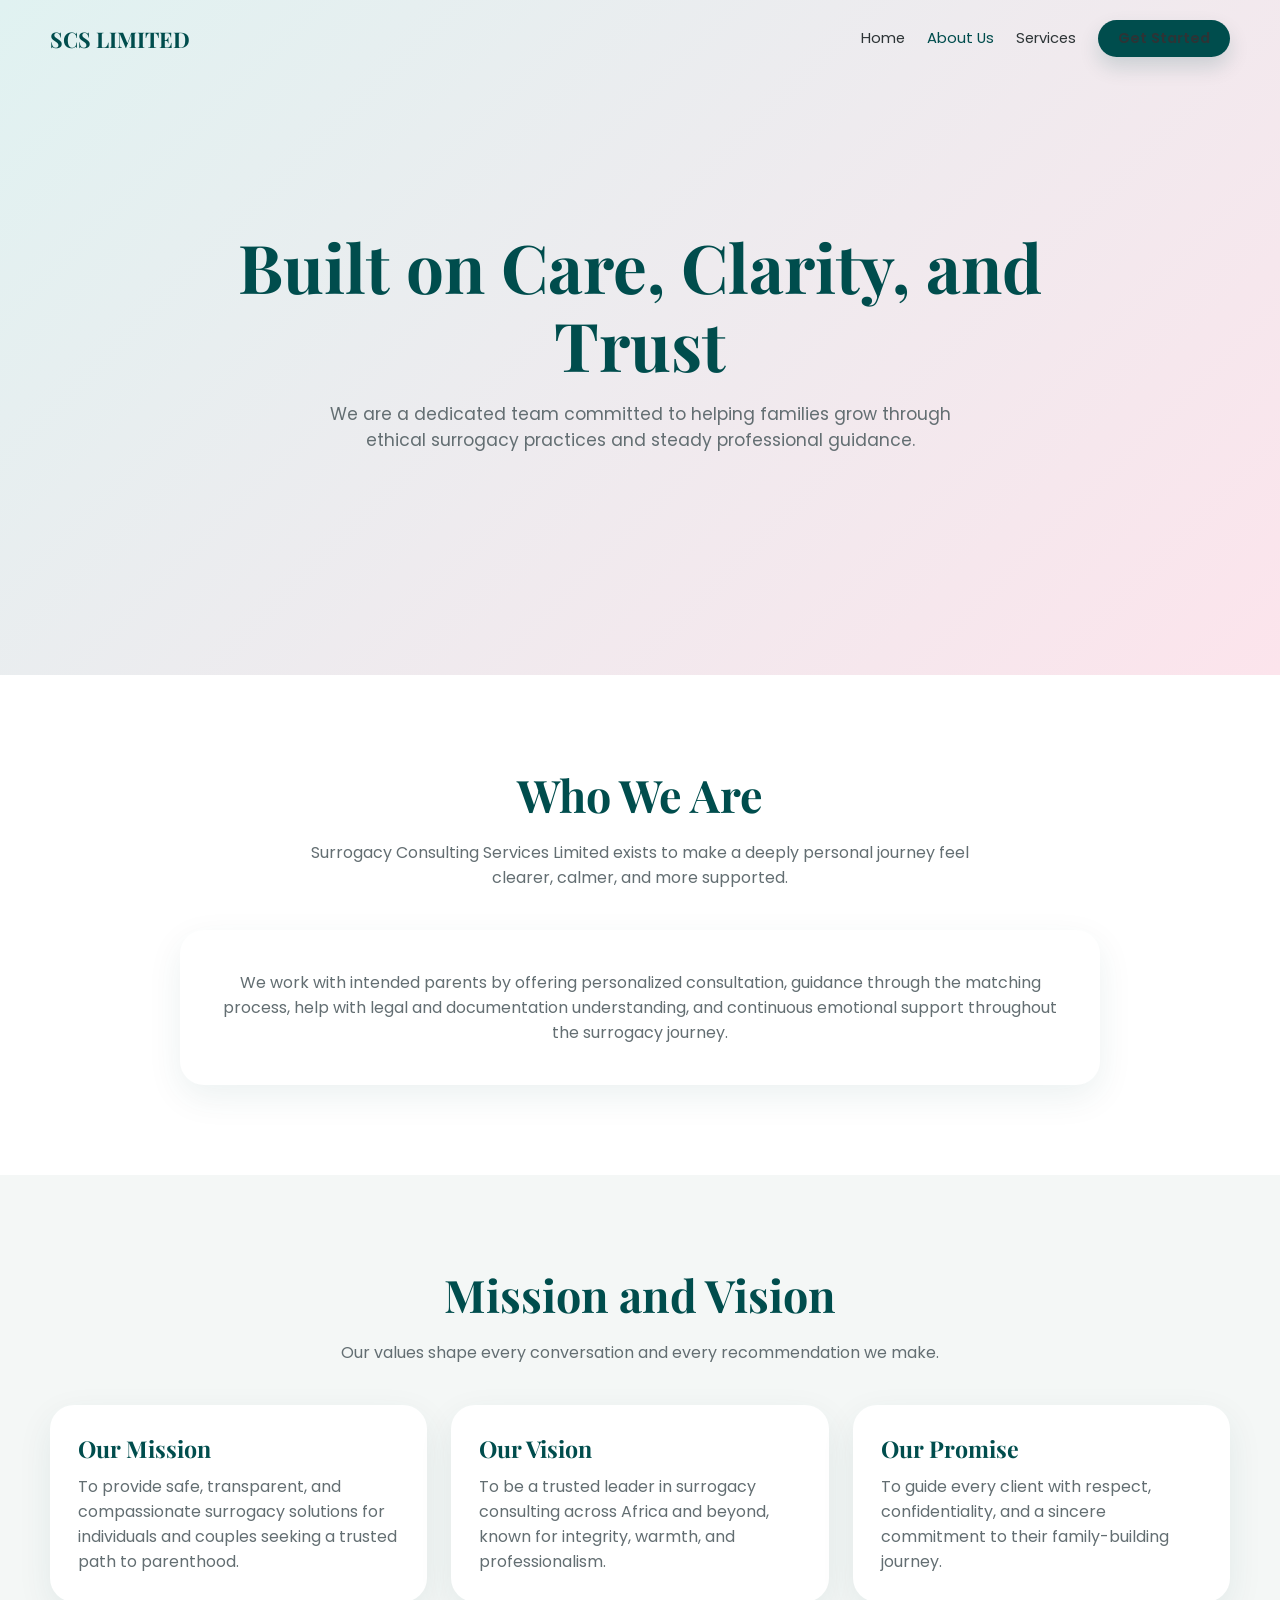
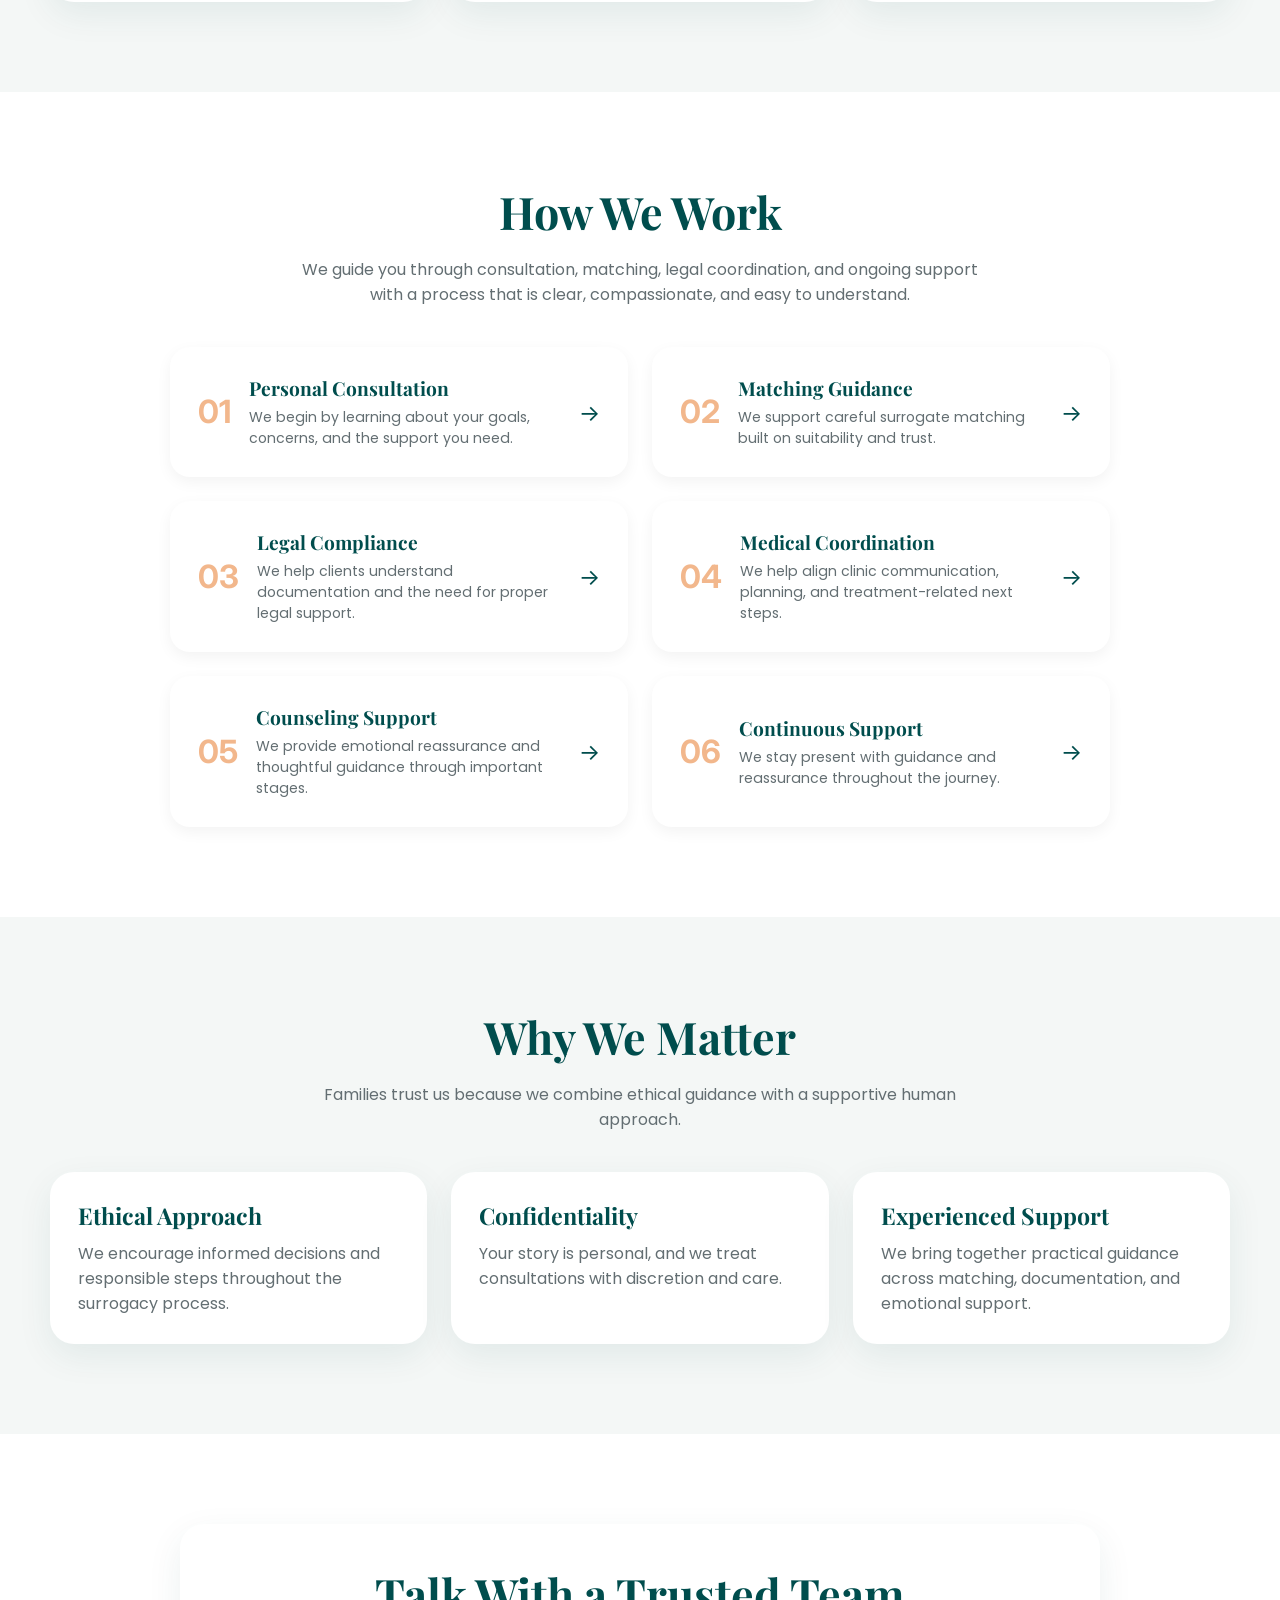
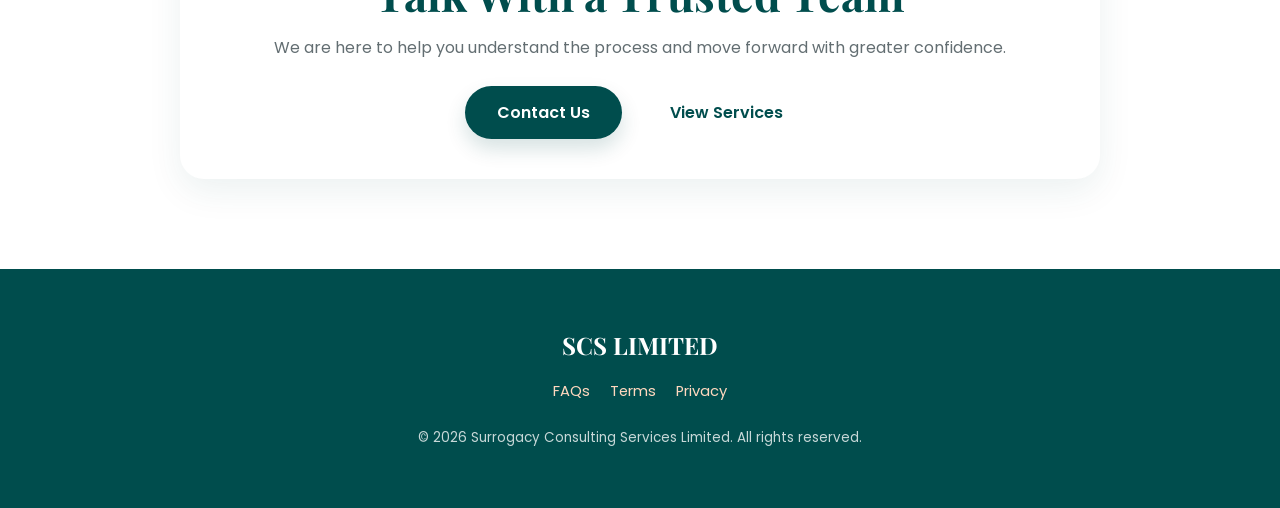
==== commit 7e4635ca: "Complete about page workflow section" ====
--- a/about-us/index.html
+++ b/about-us/index.html
@@ -66,7 +66,7 @@
   <section class="section">
     <div class="container">
       <h2 class="section-title">How We Work</h2>
-      <p class="section-copy">We keep the process simple and understandable while giving you support at each step.</p>
+      <p class="section-copy">We guide you through consultation, matching, legal coordination, and ongoing support with a process that is clear, compassionate, and easy to understand.</p>
       <div class="path-container">
         <div class="path-item">
           <span class="step-count">01</span>
@@ -94,6 +94,22 @@
         </div>
         <div class="path-item">
           <span class="step-count">04</span>
+          <div>
+            <h4>Medical Coordination</h4>
+            <p>We help align clinic communication, planning, and treatment-related next steps.</p>
+          </div>
+          <span class="arrow">-></span>
+        </div>
+        <div class="path-item">
+          <span class="step-count">05</span>
+          <div>
+            <h4>Counseling Support</h4>
+            <p>We provide emotional reassurance and thoughtful guidance through important stages.</p>
+          </div>
+          <span class="arrow">-></span>
+        </div>
+        <div class="path-item">
+          <span class="step-count">06</span>
           <div>
             <h4>Continuous Support</h4>
             <p>We stay present with guidance and reassurance throughout the journey.</p>
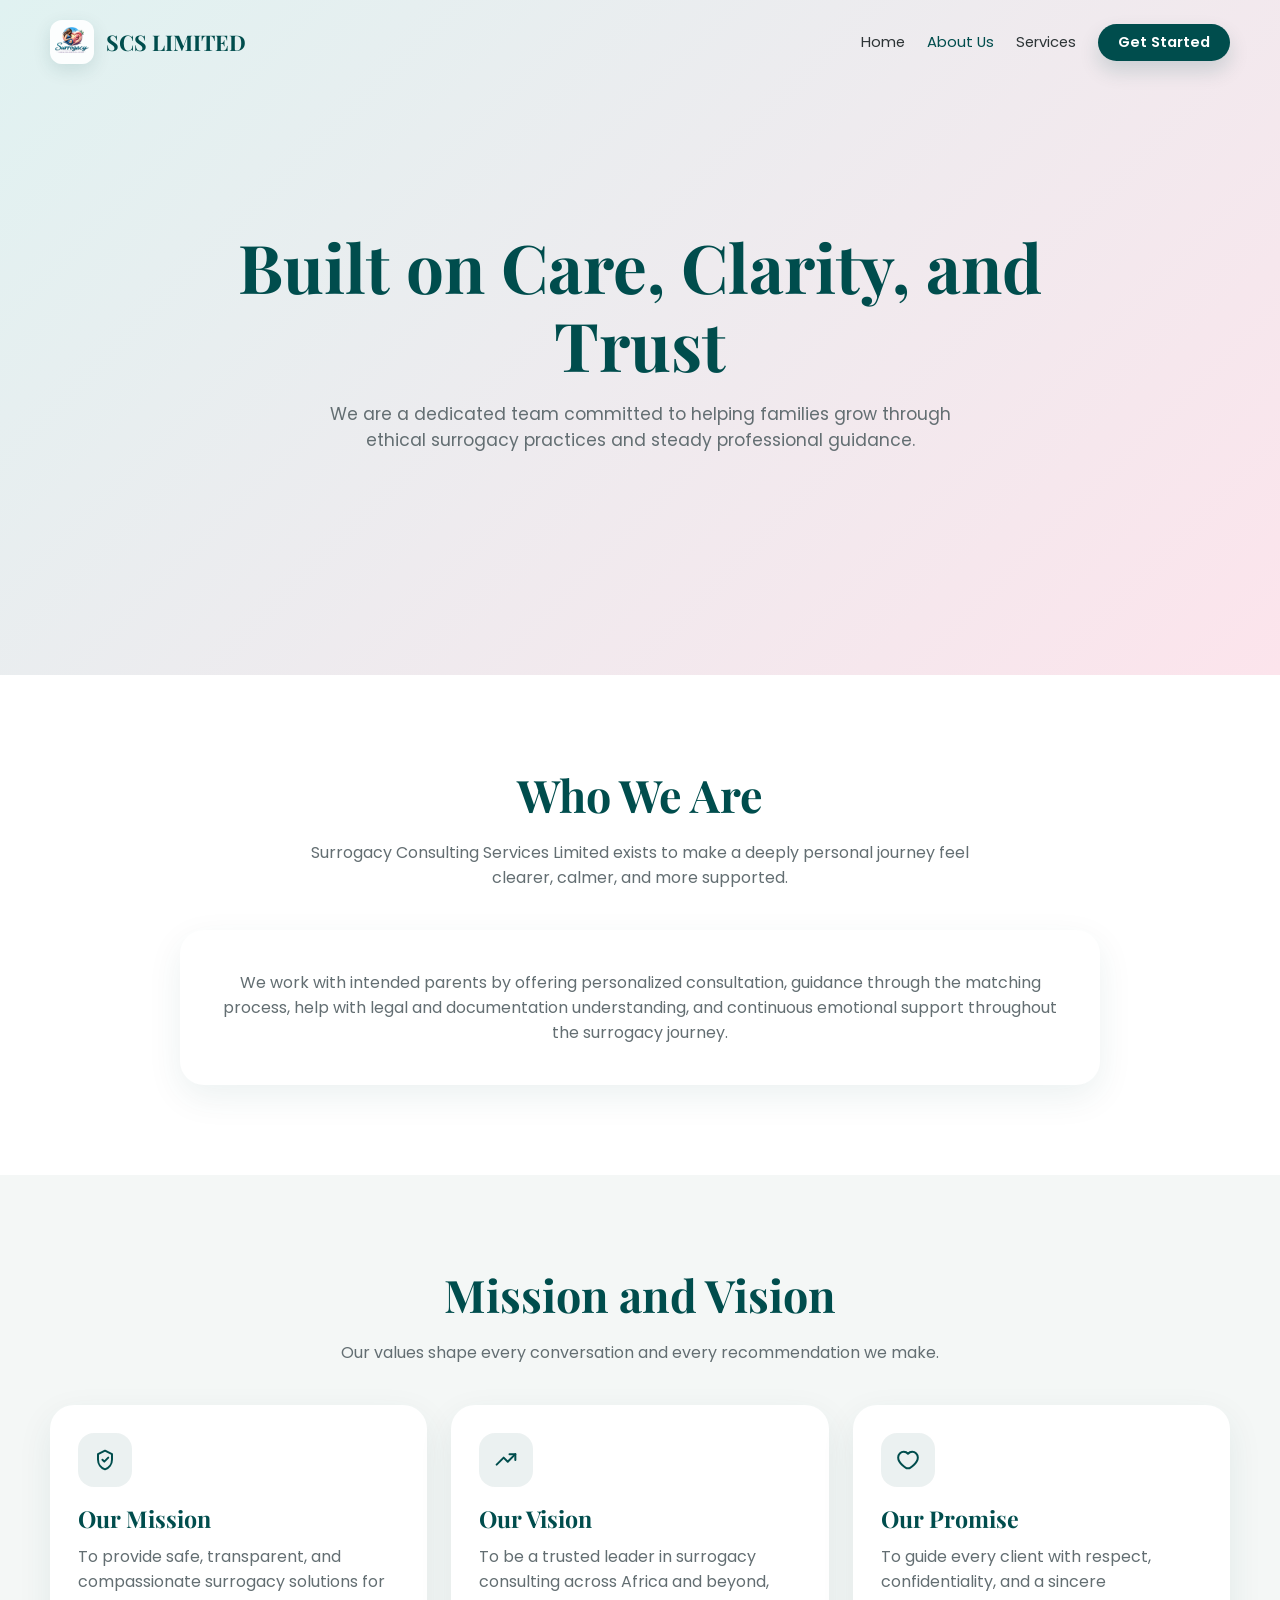
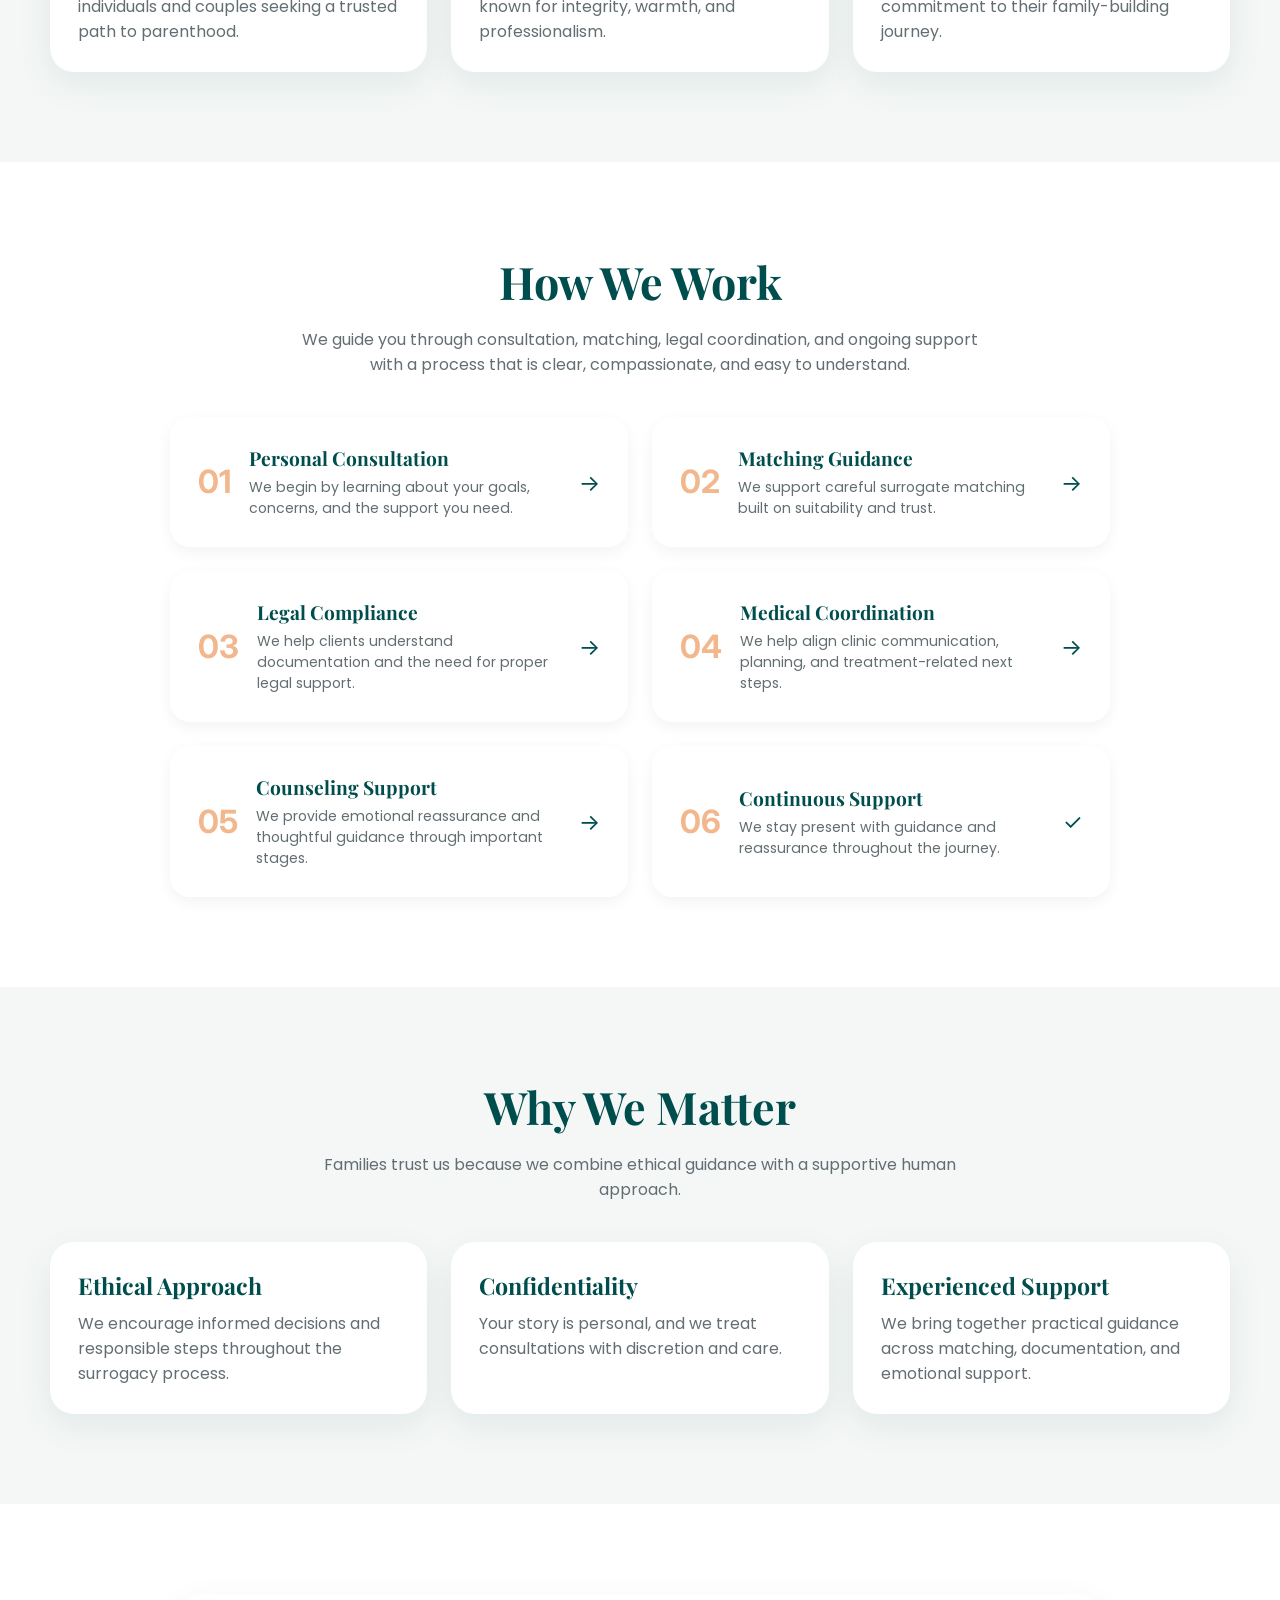
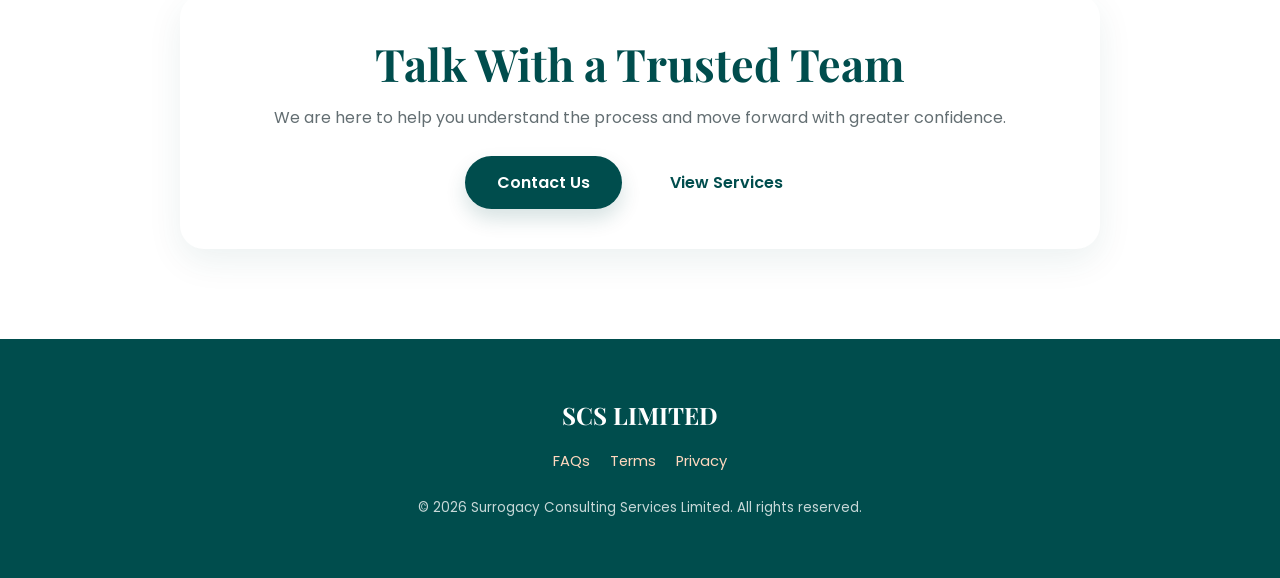
==== commit 1921f9d4: "Use local branding and section imagery" ====
--- a/about-us/index.html
+++ b/about-us/index.html
@@ -14,7 +14,10 @@
 <body>
   <nav id="navbar">
     <div class="container nav-wrap">
-      <a href="../home/" class="logo">SCS LIMITED</a>
+      <a href="../home/" class="logo">
+        <img src="../assets/images/scs.png" alt="SCS Limited logo">
+        <span>SCS LIMITED</span>
+      </a>
       <div class="nav-links">
         <a href="../home/" data-nav-link>Home</a>
         <a href="../about-us/" data-nav-link>About Us</a>
@@ -48,14 +51,31 @@
       <p class="section-copy">Our values shape every conversation and every recommendation we make.</p>
       <div class="info-grid">
         <div class="info-card">
+          <div class="info-icon" aria-hidden="true">
+            <svg viewBox="0 0 24 24" fill="none">
+              <path d="M12 4L18 7V11.5C18 15.4 15.5 18.8 12 20C8.5 18.8 6 15.4 6 11.5V7L12 4Z" stroke="currentColor" stroke-width="1.7" stroke-linejoin="round"/>
+              <path d="M9.8 11.8L11.4 13.4L14.8 10" stroke="currentColor" stroke-width="1.7" stroke-linecap="round" stroke-linejoin="round"/>
+            </svg>
+          </div>
           <h3>Our Mission</h3>
           <p>To provide safe, transparent, and compassionate surrogacy solutions for individuals and couples seeking a trusted path to parenthood.</p>
         </div>
         <div class="info-card">
+          <div class="info-icon" aria-hidden="true">
+            <svg viewBox="0 0 24 24" fill="none">
+              <path d="M4 16L10 10L13.5 13.5L20 7" stroke="currentColor" stroke-width="1.7" stroke-linecap="round" stroke-linejoin="round"/>
+              <path d="M15 7H20V12" stroke="currentColor" stroke-width="1.7" stroke-linecap="round" stroke-linejoin="round"/>
+            </svg>
+          </div>
           <h3>Our Vision</h3>
           <p>To be a trusted leader in surrogacy consulting across Africa and beyond, known for integrity, warmth, and professionalism.</p>
         </div>
         <div class="info-card">
+          <div class="info-icon" aria-hidden="true">
+            <svg viewBox="0 0 24 24" fill="none">
+              <path d="M12 19C12 19 5 14.8 5 9.8C5 7.14903 7.14903 5 9.8 5C11.2499 5 12.55 5.64312 13.4286 6.65775C14.3071 5.64312 15.6072 5 17.0571 5C19.7081 5 21.8571 7.14903 21.8571 9.8C21.8571 14.8 14.8571 19 14.8571 19H12Z" stroke="currentColor" stroke-width="1.7" stroke-linejoin="round" transform="translate(-1.4286 0)"/>
+            </svg>
+          </div>
           <h3>Our Promise</h3>
           <p>To guide every client with respect, confidentiality, and a sincere commitment to their family-building journey.</p>
         </div>
@@ -114,7 +134,7 @@
             <h4>Continuous Support</h4>
             <p>We stay present with guidance and reassurance throughout the journey.</p>
           </div>
-          <span class="arrow">-></span>
+          <span class="arrow">&#10003;</span>
         </div>
       </div>
     </div>
--- a/assets/css/simple-site.css
+++ b/assets/css/simple-site.css
@@ -95,6 +95,18 @@
   font-size: 1.35rem;
   font-weight: 700;
   color: var(--primary-teal);
+  display: inline-flex;
+  align-items: center;
+  gap: 12px;
+}
+
+.logo img {
+  width: 44px;
+  height: 44px;
+  object-fit: contain;
+  border-radius: 12px;
+  background: rgba(255, 255, 255, 0.9);
+  box-shadow: 0 6px 18px rgba(0, 77, 77, 0.12);
 }
 
 .nav-links {
@@ -113,6 +125,12 @@
 .nav-links a:hover,
 .nav-links a.is-active {
   color: var(--primary-teal);
+}
+
+.nav-links a.btn.btn-primary,
+.nav-links a.btn.btn-primary:hover,
+.nav-links a.btn.btn-primary.is-active {
+  color: var(--white);
 }
 
 .hero {
@@ -360,6 +378,22 @@
   padding: 28px;
 }
 
+.info-icon {
+  width: 54px;
+  height: 54px;
+  display: grid;
+  place-items: center;
+  margin-bottom: 16px;
+  border-radius: 16px;
+  background: rgba(0, 77, 77, 0.08);
+  color: var(--primary-teal);
+}
+
+.info-icon svg {
+  width: 28px;
+  height: 28px;
+}
+
 .service-card {
   background: var(--white);
   border-radius: 24px;
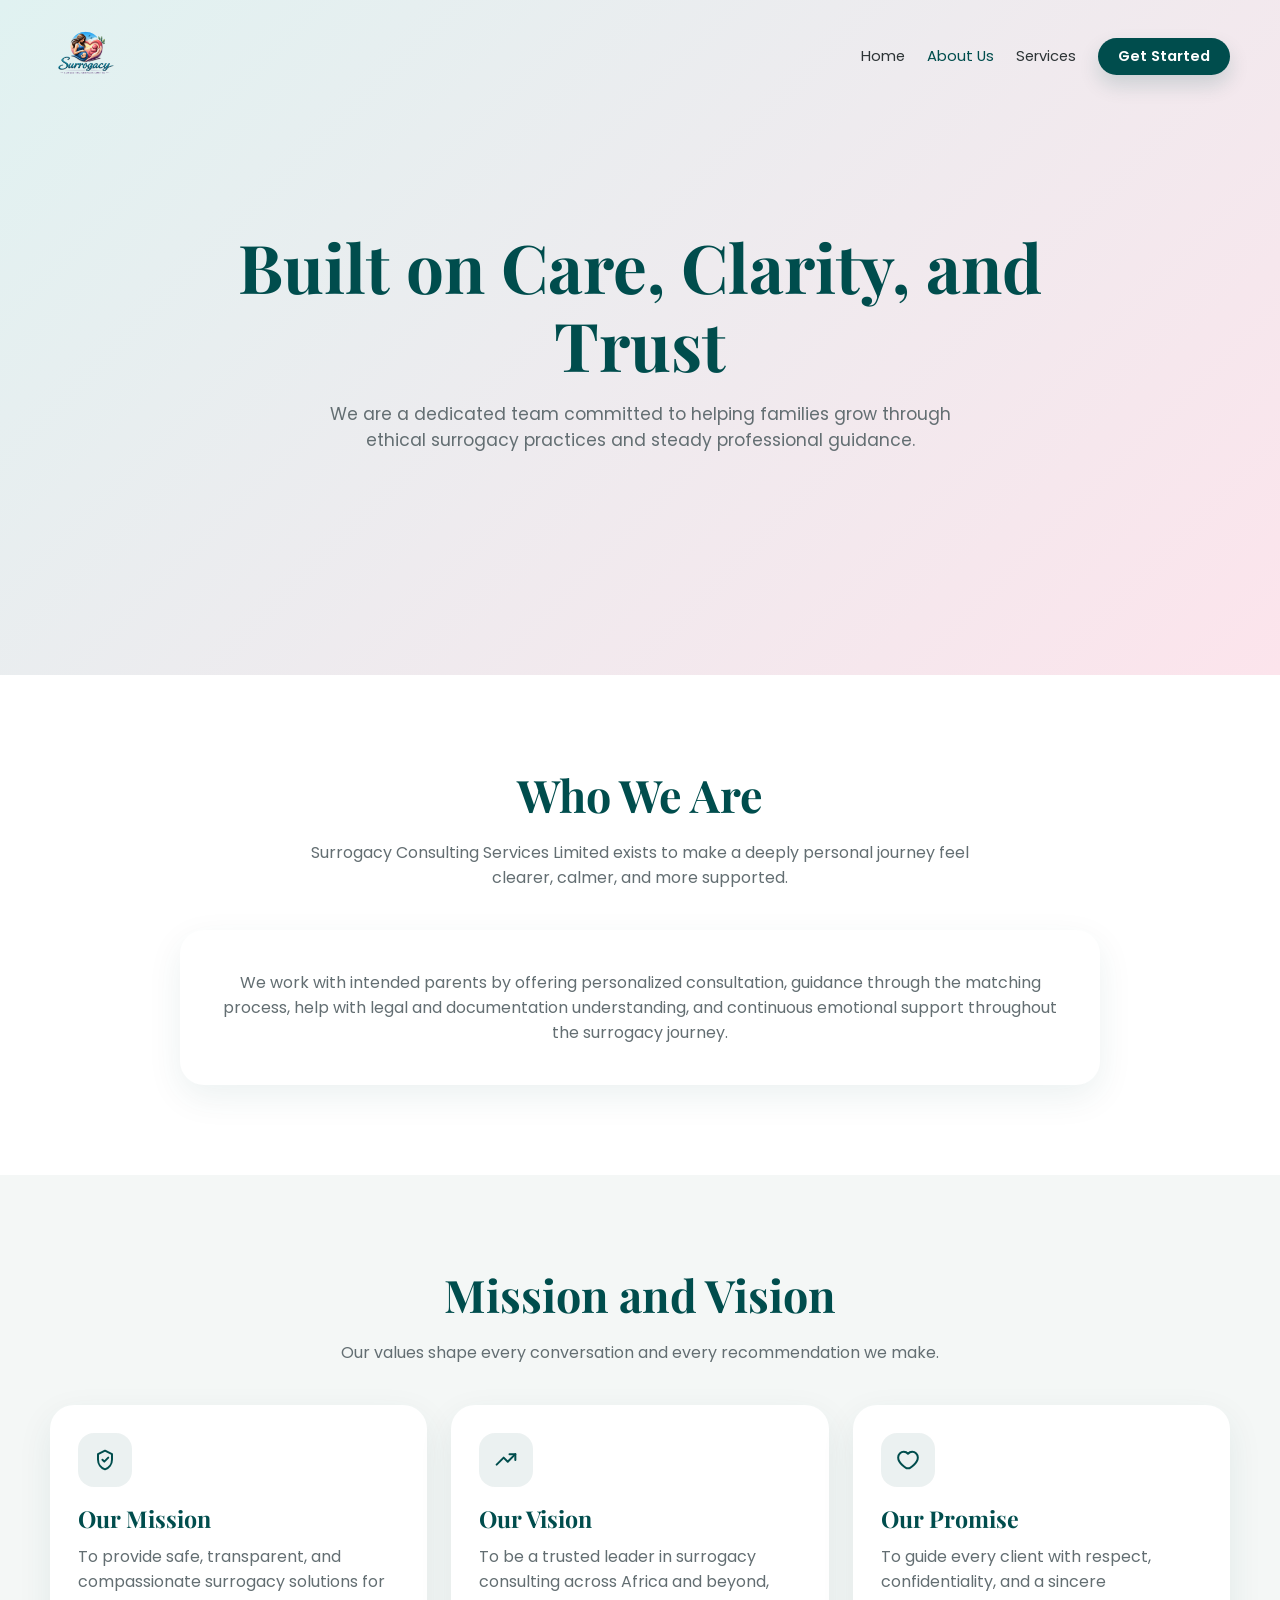
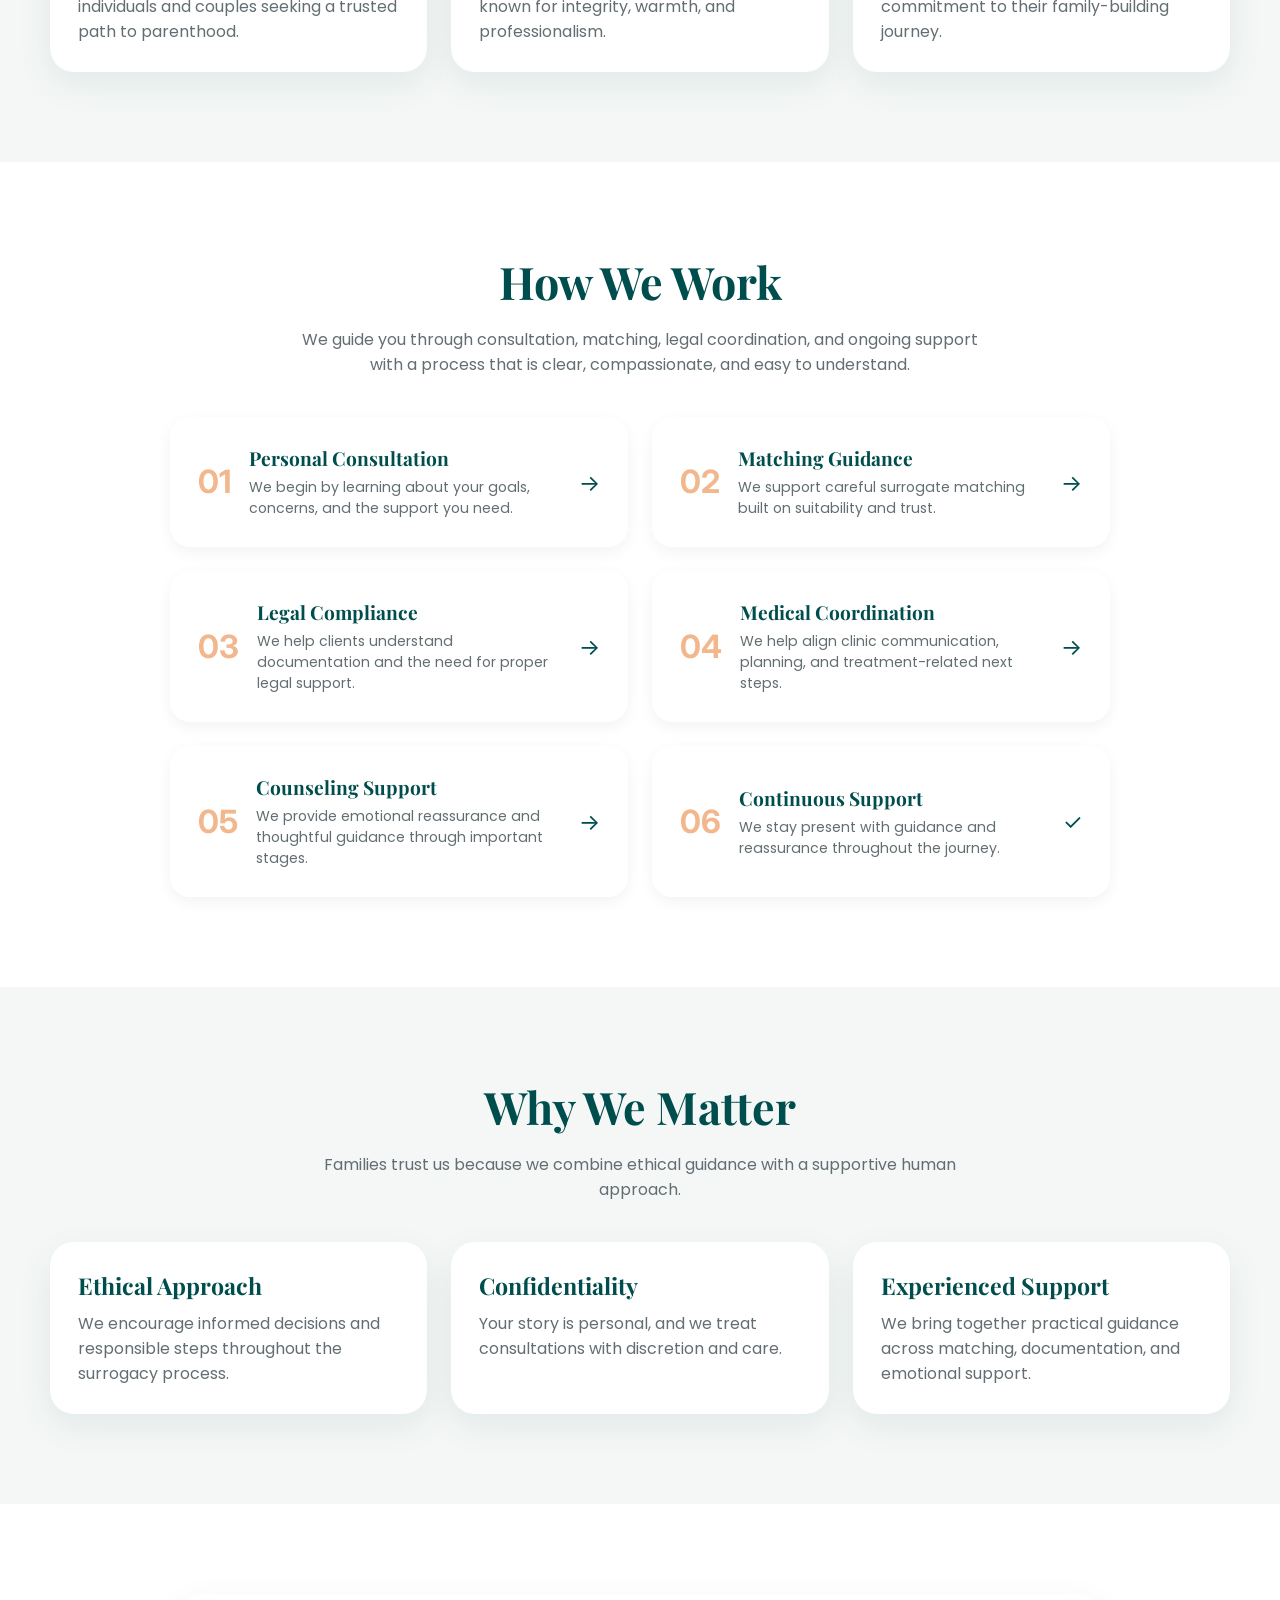
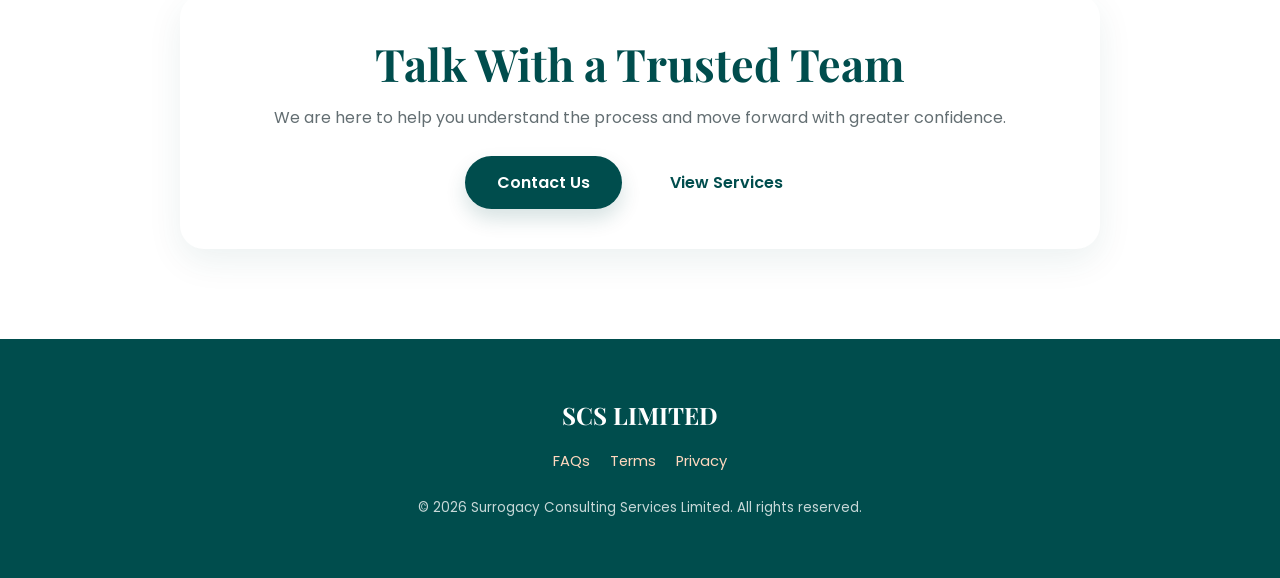
==== commit b64a75ab: "Fix navigation logo layout" ====
--- a/about-us/index.html
+++ b/about-us/index.html
@@ -16,7 +16,6 @@
     <div class="container nav-wrap">
       <a href="../home/" class="logo">
         <img src="../assets/images/scs.png" alt="SCS Limited logo">
-        <span>SCS LIMITED</span>
       </a>
       <div class="nav-links">
         <a href="../home/" data-nav-link>Home</a>
--- a/assets/css/simple-site.css
+++ b/assets/css/simple-site.css
@@ -97,16 +97,14 @@
   color: var(--primary-teal);
   display: inline-flex;
   align-items: center;
-  gap: 12px;
+  flex-shrink: 0;
 }
 
 .logo img {
-  width: 44px;
-  height: 44px;
+  width: auto;
+  height: 72px;
+  max-width: 100%;
   object-fit: contain;
-  border-radius: 12px;
-  background: rgba(255, 255, 255, 0.9);
-  box-shadow: 0 6px 18px rgba(0, 77, 77, 0.12);
 }
 
 .nav-links {
@@ -534,6 +532,10 @@
     align-items: flex-start;
   }
 
+  .logo img {
+    height: 58px;
+  }
+
   .nav-links {
     gap: 14px;
   }
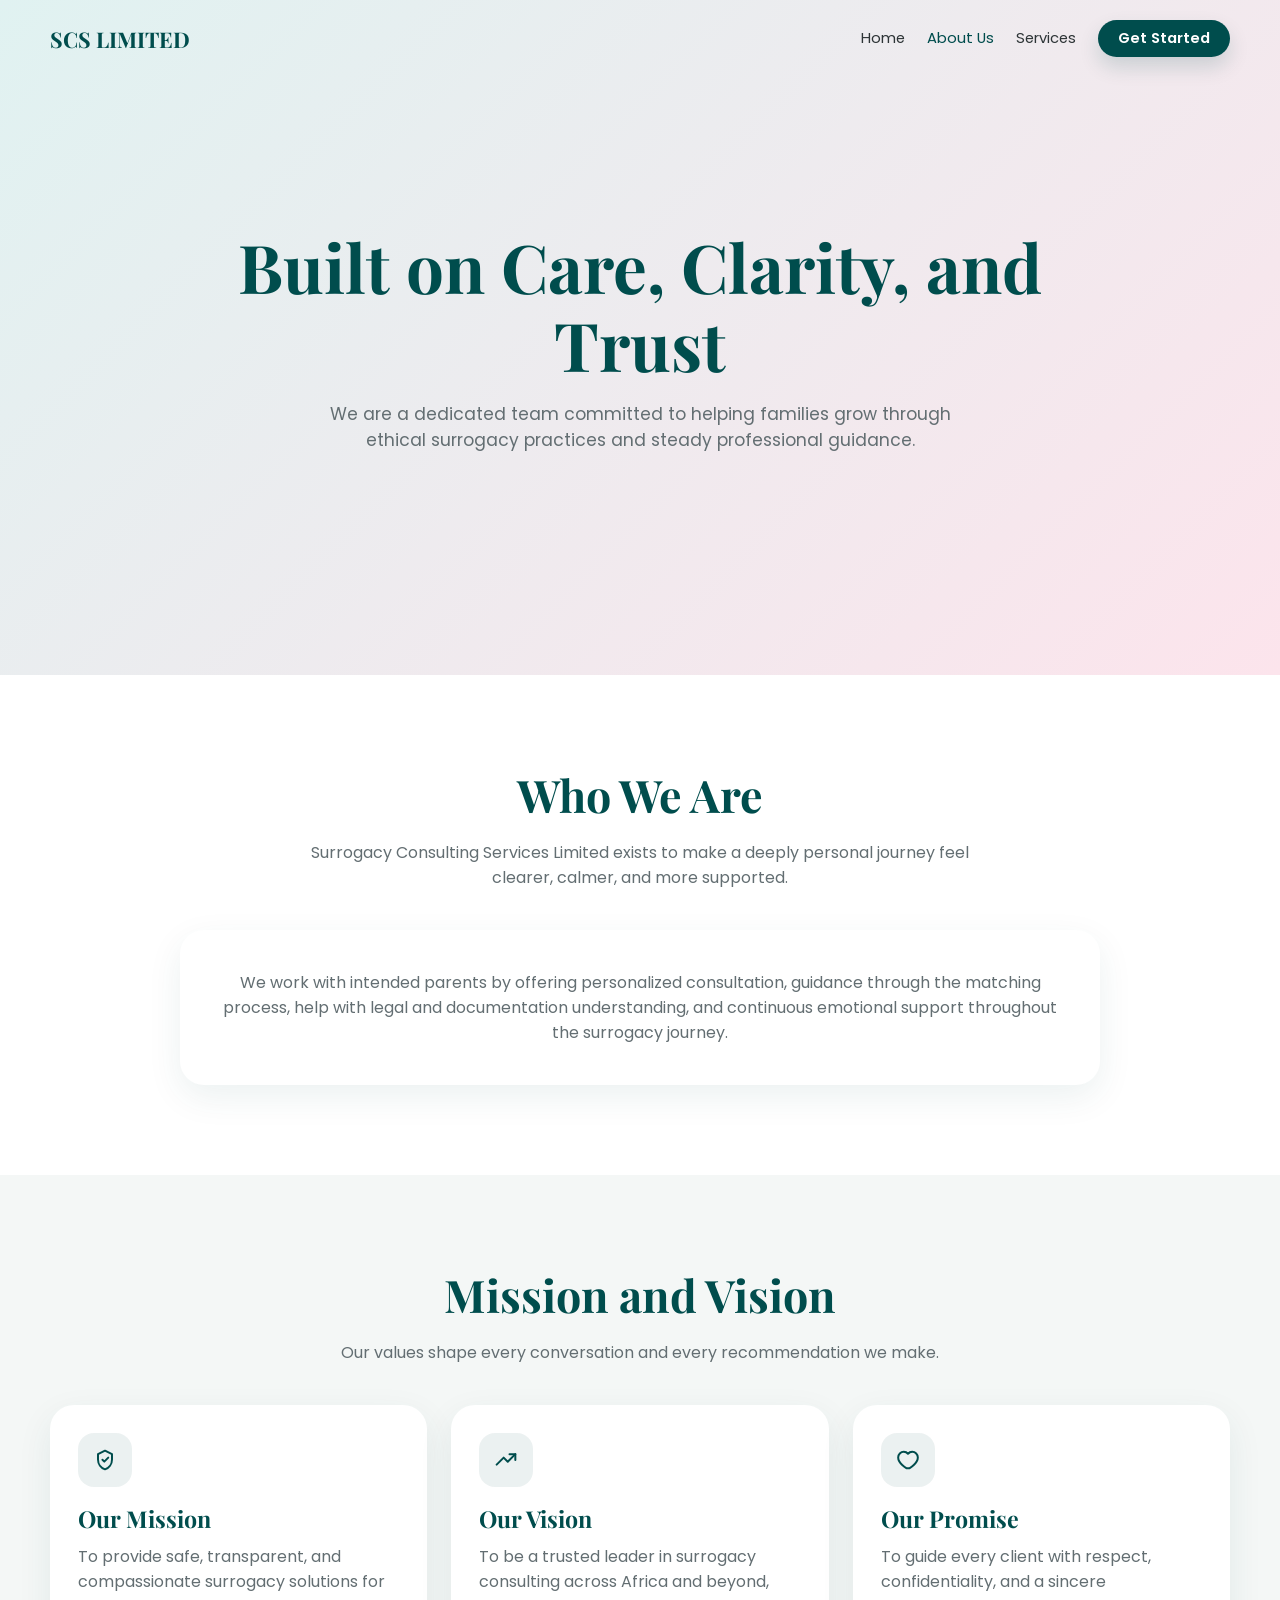
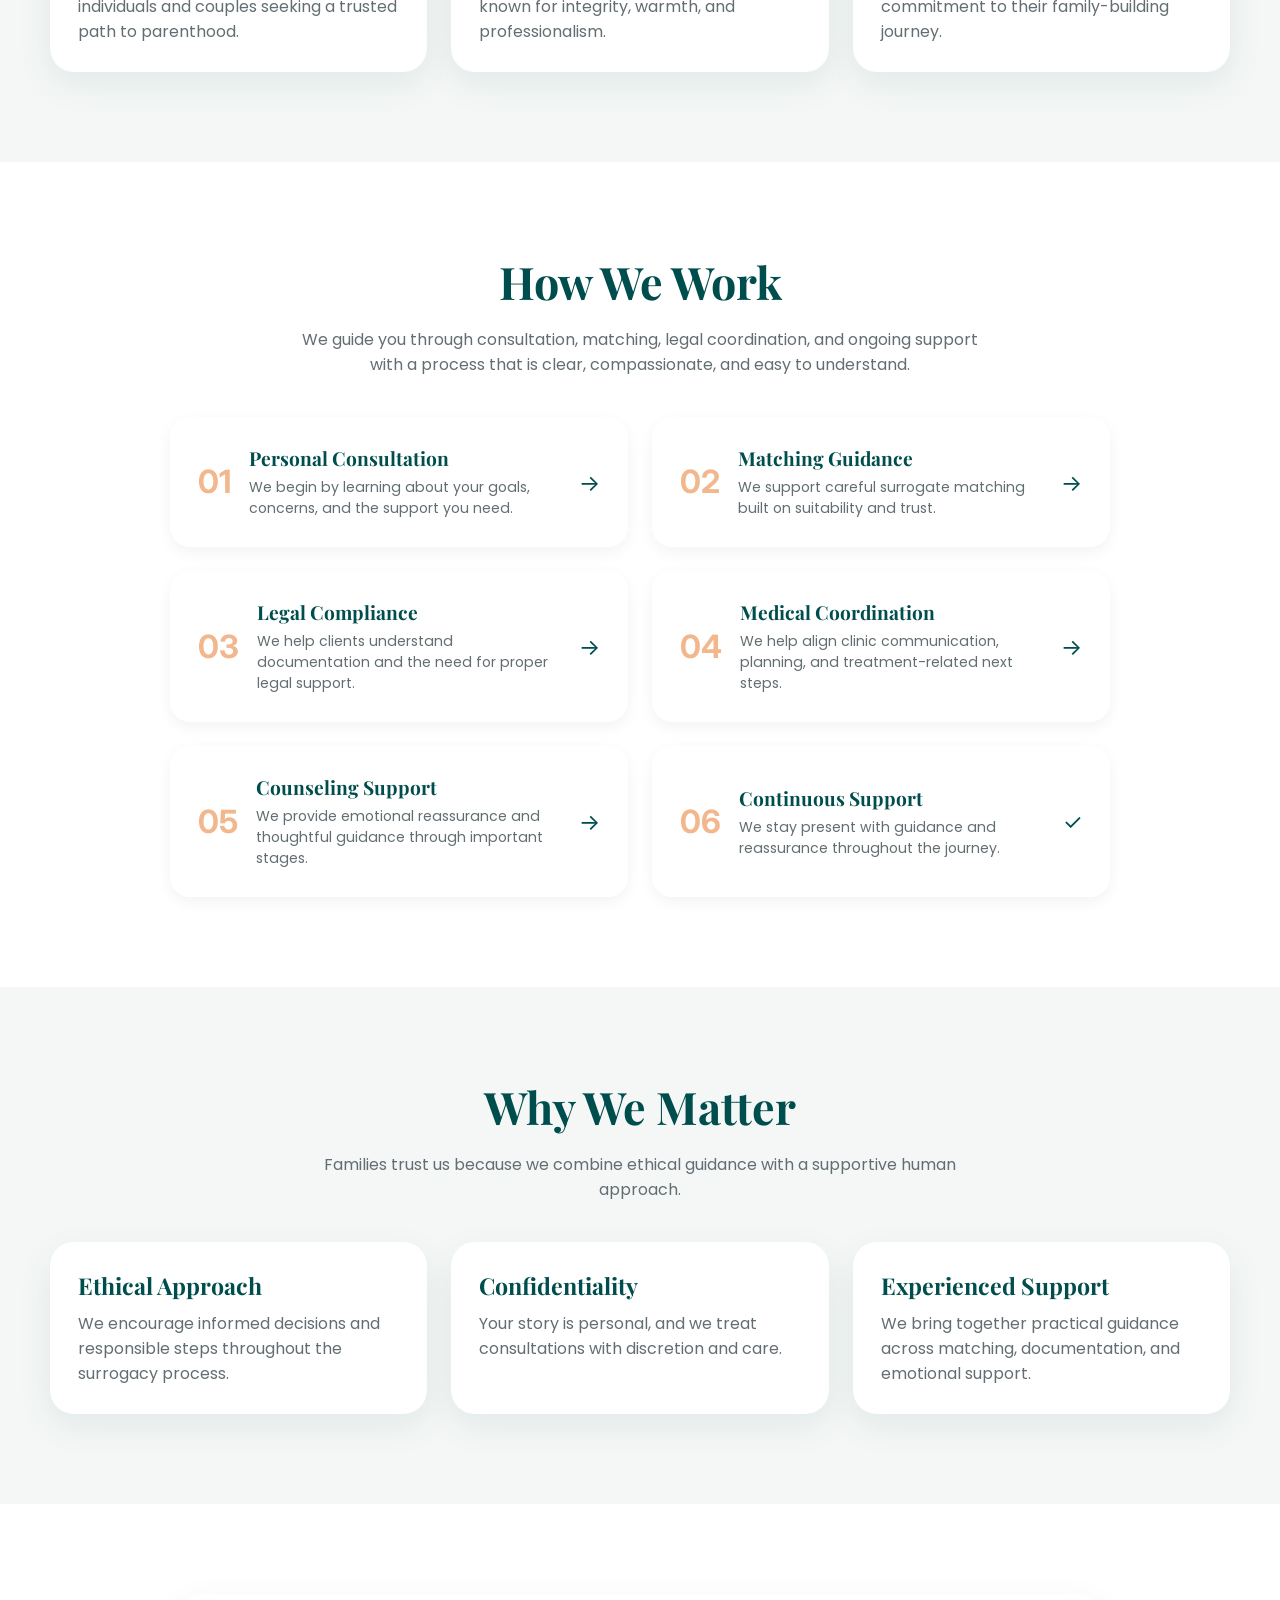
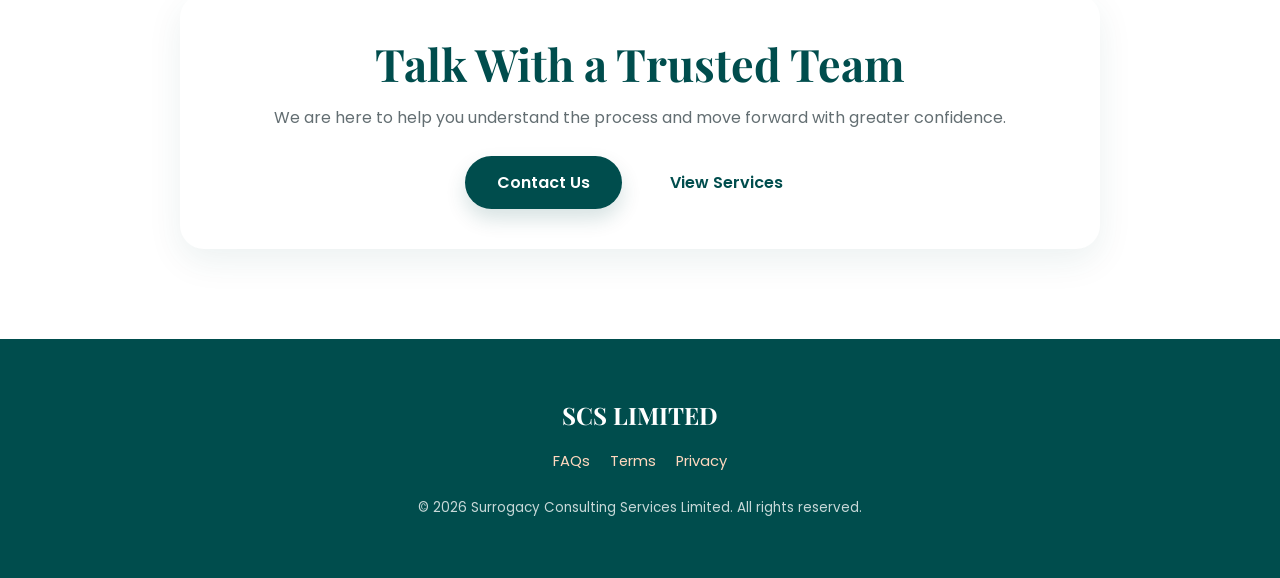
==== commit d1b3113c: "Remove navigation logo image" ====
--- a/about-us/index.html
+++ b/about-us/index.html
@@ -14,9 +14,7 @@
 <body>
   <nav id="navbar">
     <div class="container nav-wrap">
-      <a href="../home/" class="logo">
-        <img src="../assets/images/scs.png" alt="SCS Limited logo">
-      </a>
+      <a href="../home/" class="logo">SCS LIMITED</a>
       <div class="nav-links">
         <a href="../home/" data-nav-link>Home</a>
         <a href="../about-us/" data-nav-link>About Us</a>
--- a/assets/css/simple-site.css
+++ b/assets/css/simple-site.css
@@ -95,16 +95,8 @@
   font-size: 1.35rem;
   font-weight: 700;
   color: var(--primary-teal);
-  display: inline-flex;
-  align-items: center;
+  display: inline-block;
   flex-shrink: 0;
-}
-
-.logo img {
-  width: auto;
-  height: 72px;
-  max-width: 100%;
-  object-fit: contain;
 }
 
 .nav-links {
@@ -532,10 +524,6 @@
     align-items: flex-start;
   }
 
-  .logo img {
-    height: 58px;
-  }
-
   .nav-links {
     gap: 14px;
   }
